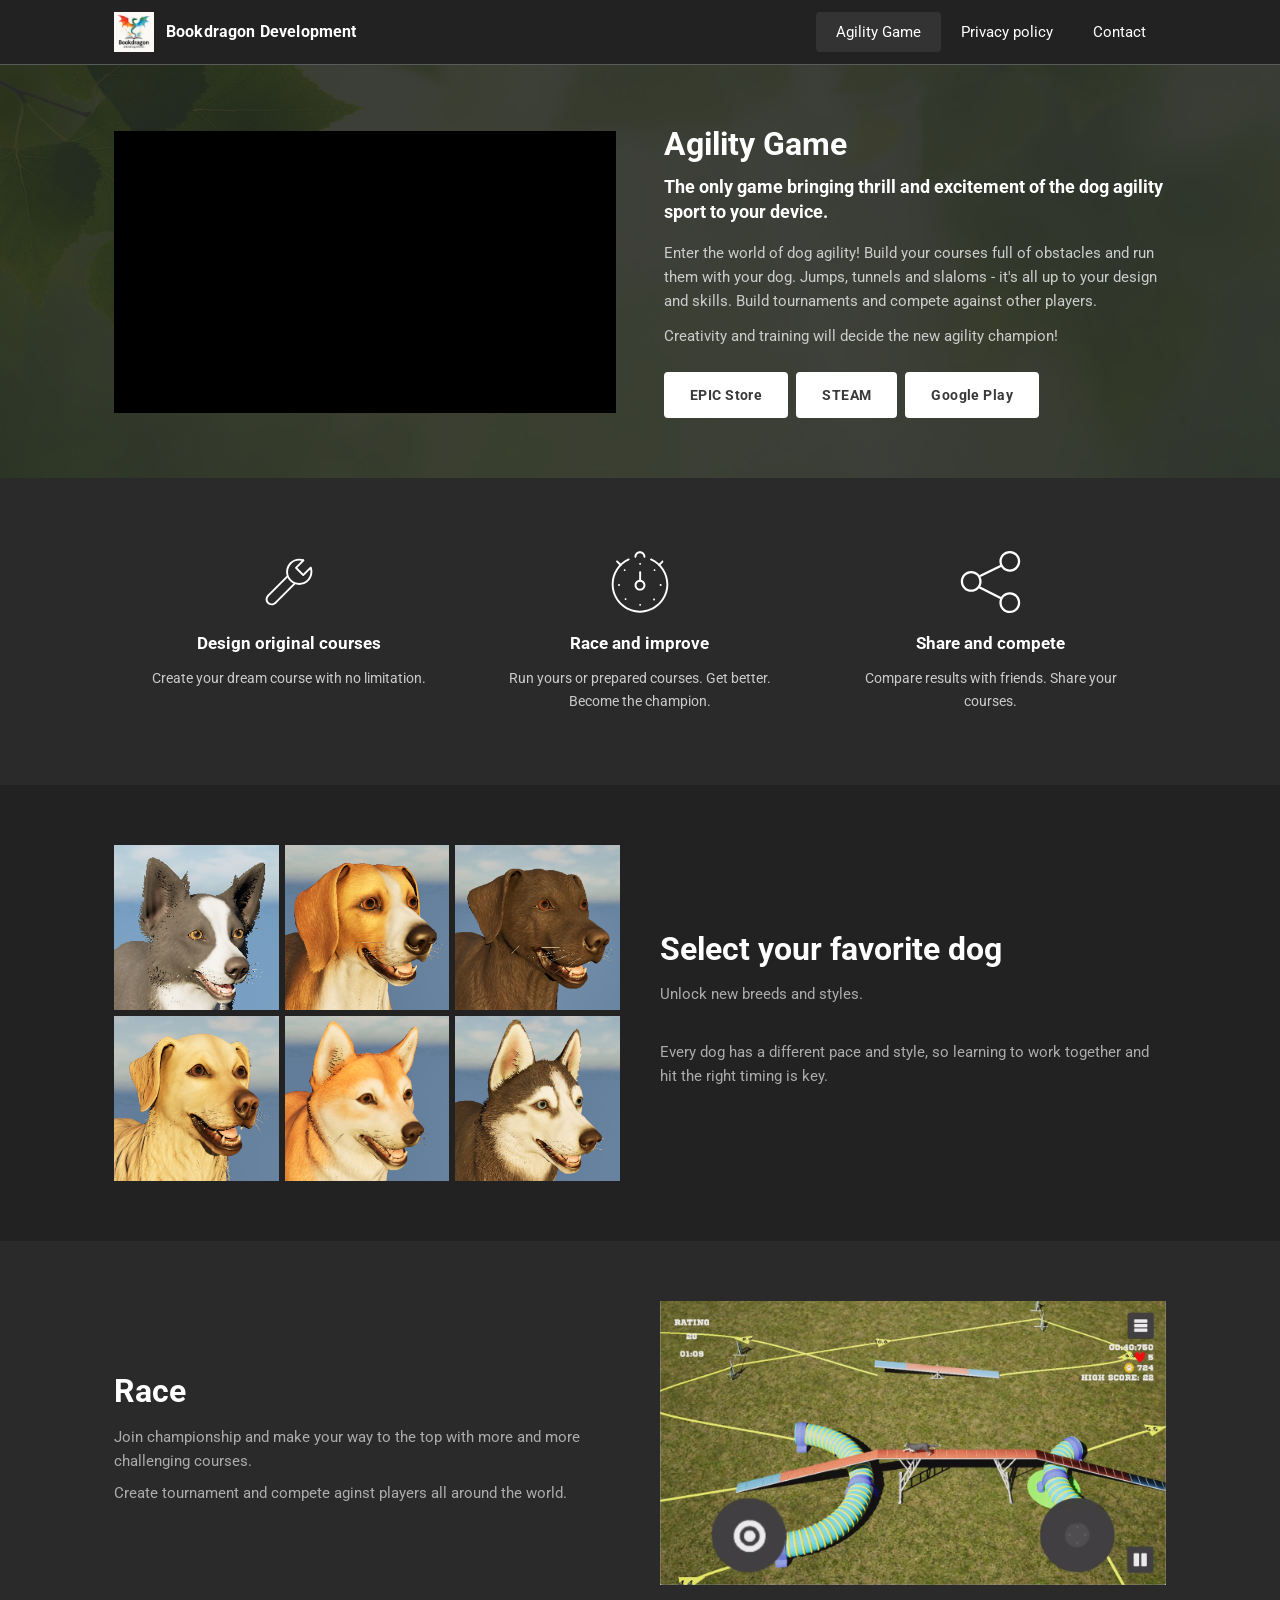
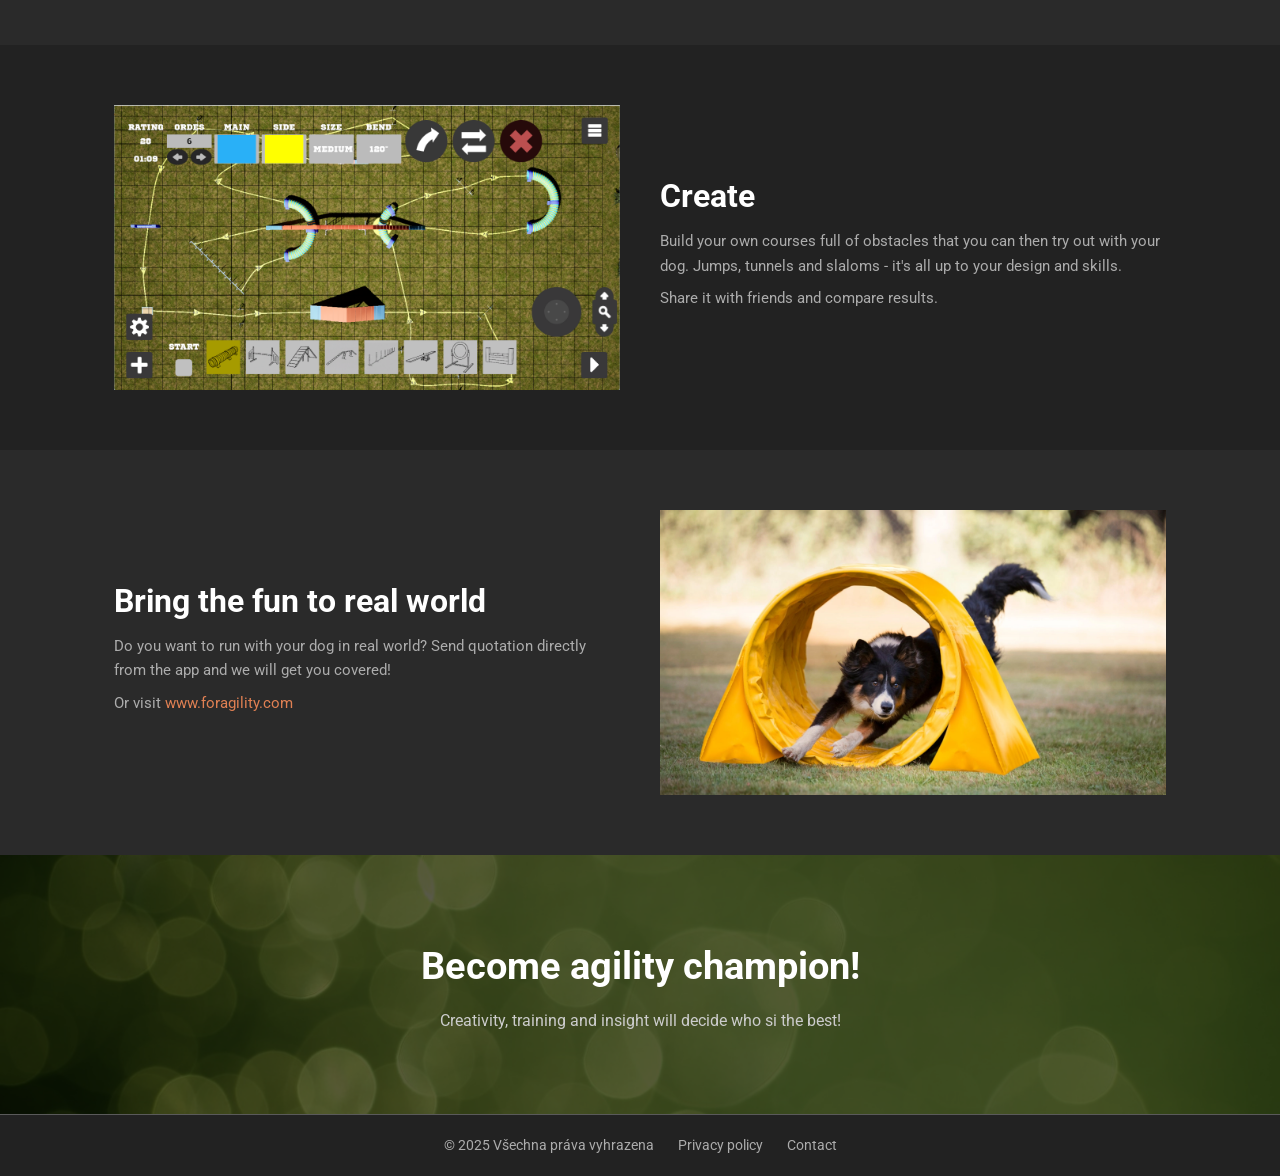
==== index.html @ 56c81fc5 "Fix favicon: use Bookdragon logo instead of Webnode icon" ====
<!DOCTYPE html>
<html lang="cs">
<head>
  <meta charset="UTF-8" />
  <meta name="viewport" content="width=device-width, initial-scale=1.0" />
  <title>AgilityGame</title>
  <meta name="description" content="The only game bringing thrill and excitement of the dog agility sport to your device." />
  <link rel="preconnect" href="https://fonts.googleapis.com" />
  <link rel="preconnect" href="https://fonts.gstatic.com" crossorigin />
  <link href="https://fonts.googleapis.com/css2?family=Roboto:wght@400;500;700&display=swap" rel="stylesheet" />
  <link rel="icon" href="images/logo.png" type="image/png" />
  <link rel="stylesheet" href="style.css" />
</head>
<body>

<!-- ===== HEADER ===== -->
<header>
  <div class="nav-inner">
    <a href="index.html" class="logo">
      <img src="images/logo.png"
           alt="Bookdragon Development" />
      Bookdragon Development
    </a>
    <nav>
      <ul id="nav-menu">
        <li><a href="index.html" class="active">Agility Game</a></li>
        <li><a href="privacy-policy.html">Privacy policy</a></li>
        <li><a href="contact.html">Contact</a></li>
      </ul>
    </nav>
    <button class="hamburger" id="hamburger" aria-label="Menu" aria-expanded="false">
      <span></span><span></span><span></span>
    </button>
  </div>
</header>

<!-- ===== HERO – video + text ===== -->
<section class="hero sc-d">
  <img class="hero-bg"
       src="images/hero-bg.jpg"
       alt="" fetchpriority="high" />
  <div class="hero-inner">
    <!-- left: YouTube video -->
    <div class="hero-video">
      <iframe src="https://www.youtube-nocookie.com/embed/ZtIcwg0SmYo?wmode=opaque"
              allowfullscreen title="Agility Game trailer"
              allow="accelerometer; autoplay; clipboard-write; encrypted-media; gyroscope; picture-in-picture"></iframe>
    </div>
    <!-- right: text + buttons -->
    <div class="hero-text">
      <h1>Agility Game</h1>
      <h3>The only game bringing thrill and excitement of the dog agility sport to your device.</h3>
      <p>Enter the world of dog agility! Build your courses full of obstacles and run them with your dog. Jumps, tunnels and slaloms - it's all up to your design and skills. Build tournaments and compete against other players.&nbsp;</p>
      <p>Creativity and training will decide the new agility champion!</p>
      <div class="store-buttons">
        <a class="btn-store" href="https://store.epicgames.com/cs/p/agility-dash-27bafe" target="_blank">EPIC Store</a>
        <a class="btn-store" href="https://store.steampowered.com/app/4007090/Agility_Game/" target="_blank">STEAM</a>
        <a class="btn-store" href="https://play.google.com/store/apps/details?id=com.BookdragonDev.AgilityGame" target="_blank">Google Play</a>
      </div>
    </div>
  </div>
</section>

<!-- ===== FEATURES – 3 icons ===== -->
<section class="sc-cd">
  <div class="features-grid">

    <div class="feature-item">
      <img class="feat-icon"
           src="images/icon-design.svg"
           alt="Design" />
      <h3>Design original courses</h3>
      <p>Create your dream course with no limitation.</p>
    </div>

    <div class="feature-item">
      <img class="feat-icon"
           src="images/icon-race.svg"
           alt="Race" />
      <h3>Race and improve</h3>
      <p>Run yours or prepared courses. Get better. Become the champion.</p>
    </div>

    <div class="feature-item">
      <img class="feat-icon"
           src="images/icon-share.svg"
           alt="Share" />
      <h3>Share and compete</h3>
      <p>Compare results with friends. Share your courses.</p>
    </div>

  </div>
</section>

<!-- ===== DOGS – gallery + text ===== -->
<section class="sc-d">
  <div class="row">
    <!-- left: dog gallery grid -->
    <div class="dogs-grid">
      <img src="images/dog-collie.png"
           alt="Collie" loading="lazy" />
      <img src="images/dog-beagle.png"
           alt="Beagle" loading="lazy" />
      <img src="images/dog-labrador.png"
           alt="Labrador" loading="lazy" />
      <img src="images/dog-retriever.png"
           alt="Retriever" loading="lazy" />
      <img src="images/dog-shiba.png"
           alt="Shiba Inu" loading="lazy" />
      <img src="images/dog-husky.png"
           alt="Husky" loading="lazy" />
    </div>
    <!-- right: text -->
    <div class="row-text">
      <h1><strong>Select your favorite dog</strong></h1>
      <div class="sub">Unlock new breeds and styles.</div>
      <br />
      <p class="sub">Every dog has a different pace and style, so learning to work together and hit the right timing is key.&nbsp;</p>
    </div>
  </div>
</section>

<!-- ===== RACE – text + image ===== -->
<section class="sc-cd">
  <div class="row">
    <div class="row-text">
      <h1><strong>Race</strong></h1>
      <p class="sub">Join championship and make your way to the top with more and more challenging courses.</p>
      <p class="sub">Create tournament and compete aginst players all around the world.&nbsp;</p>
    </div>
    <div class="row-img">
      <img src="images/race.png"
           alt="Race gameplay" width="1280" height="720" loading="lazy" />
    </div>
  </div>
</section>

<!-- ===== CREATE – image + text ===== -->
<section class="sc-d">
  <div class="row reverse">
    <div class="row-img">
      <img src="images/editor.png"
           alt="Course editor" width="1280" height="720" loading="lazy" />
    </div>
    <div class="row-text">
      <h1><strong>Create</strong></h1>
      <p class="sub">Build your own courses full of obstacles that you can then try out with your dog. Jumps, tunnels and slaloms - it's all up to your design and skills.&nbsp;</p>
      <p class="sub">Share it with friends and compare results.</p>
    </div>
  </div>
</section>

<!-- ===== REAL WORLD – text + image ===== -->
<section class="sc-cd">
  <div class="row">
    <div class="row-text">
      <h1><strong>Bring the fun to real world</strong></h1>
      <p class="sub">Do you want to run with your dog in real world? Send quotation directly from the app and we will get you covered!&nbsp;</p>
      <p class="sub">Or visit&nbsp;<a class="link" href="https://www.foragility.com/?lang=en&currency=EUR" target="_blank">www.foragility.com</a></p>
    </div>
    <div class="row-img">
      <img src="images/realworld.webp"
           alt="Real world agility" width="1280" height="720" loading="lazy"
           onerror="this.src='images/realworld.webp'" />
    </div>
  </div>
</section>

<!-- ===== CTA – background image + centered text ===== -->
<section class="cta-section">
  <img class="cta-bg"
       src="images/cta-bg.jpg"
       alt="" loading="lazy" />
  <div class="cta-content">
    <h1>Become agility champion!</h1>
    <p>Creativity, training and insight will decide who si the best!</p>
  </div>
</section>

<!-- ===== FOOTER ===== -->
<footer>
  <span>©&nbsp;2025&nbsp;Všechna práva vyhrazena</span>
  <a href="privacy-policy.html">Privacy policy</a>
  <a href="contact.html">Contact</a>
</footer>

<script>
  const hamburger = document.getElementById('hamburger');
  const menu = document.getElementById('nav-menu');
  hamburger.addEventListener('click', () => {
    const open = menu.classList.toggle('open');
    hamburger.setAttribute('aria-expanded', String(open));
  });
  menu.querySelectorAll('a').forEach(a =>
    a.addEventListener('click', () => menu.classList.remove('open'))
  );
</script>

</body>
</html>
---- style.css ----
/* ===== RESET & BASE ===== */
*, *::before, *::after { box-sizing: border-box; margin: 0; padding: 0; }

:root {
  --bg-dark:   #222;
  --bg-dark2:  #1a1a1a;
  --bg-alt:    #2a2a2a;
  --accent:    #e08053;
  --accent-h:  #c8663a;
  --text:      #ccc;
  --heading:   #fff;
  --muted:     #acacac;
  --border:    #5a5a5a;
  --btn-bg:    #fff;
  --btn-text:  #393939;
  --max-w:     1100px;
}

html { scroll-behavior: smooth; }

body {
  font-family: 'Roboto', 'Segoe UI', system-ui, -apple-system, sans-serif;
  background: var(--bg-dark);
  color: var(--text);
  font-size: 16px;
  line-height: 1.6;
}

a { color: inherit; text-decoration: none; }

img { max-width: 100%; height: auto; display: block; }

/* ===== HEADER ===== */
header {
  background: var(--bg-dark);
  border-bottom: 1px solid var(--border);
  position: sticky;
  top: 0;
  z-index: 100;
}

.nav-inner {
  max-width: var(--max-w);
  margin: 0 auto;
  padding: 0 24px;
  height: 64px;
  display: flex;
  align-items: center;
  justify-content: space-between;
}

.logo {
  display: flex;
  align-items: center;
  gap: 12px;
  color: var(--heading);
  font-size: 1rem;
  font-weight: 700;
  letter-spacing: .01em;
}

.logo img {
  width: 40px;
  height: 40px;
  object-fit: contain;
}

nav ul {
  list-style: none;
  display: flex;
  gap: 0;
  align-items: center;
}

nav a {
  display: block;
  padding: 8px 20px;
  color: var(--heading);
  font-size: 0.95rem;
  border-radius: 4px;
  transition: background .15s;
}
nav a:hover, nav a.active {
  background: rgba(255,255,255,.08);
}

.hamburger {
  display: none;
  background: none;
  border: none;
  cursor: pointer;
  flex-direction: column;
  gap: 5px;
  padding: 6px;
}
.hamburger span {
  display: block;
  width: 22px;
  height: 2px;
  background: var(--heading);
  border-radius: 2px;
}

/* ===== HERO ===== */
.hero {
  position: relative;
  background: var(--bg-dark);
}

.hero-bg {
  position: absolute;
  inset: 0;
  width: 100%;
  height: 100%;
  object-fit: cover;
  opacity: .15;
}

.hero-inner {
  position: relative;
  max-width: var(--max-w);
  margin: 0 auto;
  padding: 60px 24px;
  display: grid;
  grid-template-columns: 1fr 1fr;
  gap: 48px;
  align-items: center;
}

.hero-video {
  position: relative;
  width: 100%;
  padding-bottom: 56.25%;
  background: #000;
}
.hero-video iframe {
  position: absolute;
  inset: 0;
  width: 100%;
  height: 100%;
  border: 0;
}

.hero-text h1 {
  font-size: clamp(1.6rem, 2.5vw, 2.2rem);
  font-weight: 700;
  color: var(--heading);
  margin-bottom: 12px;
  line-height: 1.2;
}

.hero-text h3 {
  font-size: clamp(0.95rem, 1.5vw, 1.1rem);
  font-weight: 700;
  color: var(--heading);
  margin-bottom: 16px;
  line-height: 1.4;
}

.hero-text p {
  color: var(--text);
  margin-bottom: 10px;
  font-size: 0.95rem;
}

/* ===== STORE BUTTONS ===== */
.store-buttons {
  display: flex;
  flex-wrap: wrap;
  gap: 8px;
  margin-top: 24px;
}

.btn-store {
  display: inline-block;
  padding: 10px 24px;
  background: var(--btn-bg);
  color: var(--btn-text);
  font-size: 0.88rem;
  font-weight: 700;
  border: 2px solid var(--btn-bg);
  border-radius: 4px;
  letter-spacing: .03em;
  transition: background .15s, color .15s, border-color .15s;
}
.btn-store:hover {
  background: var(--accent);
  border-color: var(--accent);
  color: #fff;
}

/* ===== SECTION BASE ===== */
.sc-d  { background: var(--bg-dark); }
.sc-cd { background: var(--bg-alt); }

section.content { padding: 60px 0; }

.container {
  max-width: var(--max-w);
  margin: 0 auto;
  padding: 0 24px;
}

h1.section-title, h2.section-title {
  color: var(--heading);
  font-weight: 700;
  font-size: clamp(1.5rem, 2.5vw, 2rem);
  line-height: 1.2;
  margin-bottom: 12px;
}

p.section-sub {
  color: var(--text);
  margin-bottom: 8px;
}

/* ===== FEATURES ===== */
.features-grid {
  display: grid;
  grid-template-columns: repeat(3, 1fr);
  gap: 0;
  padding: 40px 24px;
  max-width: var(--max-w);
  margin: 0 auto;
}

.feature-item {
  padding: 32px 24px;
  text-align: center;
}

.feature-item img.feat-icon {
  width: 64px;
  height: 64px;
  margin: 0 auto 16px;
  object-fit: contain;
  filter: brightness(0) invert(1);
}

.feature-item h3 {
  color: var(--heading);
  font-size: 1.05rem;
  font-weight: 700;
  margin-bottom: 10px;
}

.feature-item p {
  color: var(--text);
  font-size: 0.9rem;
}

/* ===== SPLIT ROWS ===== */
.row {
  max-width: var(--max-w);
  margin: 0 auto;
  padding: 60px 24px;
  display: grid;
  grid-template-columns: 1fr 1fr;
  gap: 40px;
  align-items: center;
}

.row .row-img {
  position: relative;
  width: 100%;
  padding-bottom: 56.25%;
}
.row .row-img img {
  position: absolute;
  inset: 0;
  width: 100%;
  height: 100%;
  object-fit: cover;
}

.row-text h1 {
  color: var(--heading);
  font-size: clamp(1.5rem, 2.5vw, 2rem);
  font-weight: 700;
  margin-bottom: 14px;
  line-height: 1.2;
}

.row-text .sub {
  color: var(--muted);
  font-size: 0.95rem;
  margin-bottom: 8px;
}

.row-text a.link {
  color: var(--accent);
}
.row-text a.link:hover {
  text-decoration: underline;
}

/* ===== DOG GALLERY ===== */
.dogs-grid {
  display: grid;
  grid-template-columns: repeat(3, 1fr);
  gap: 6px;
  width: 100%;
}

.dogs-grid img {
  width: 100%;
  aspect-ratio: 1;
  object-fit: contain;
  background: var(--bg-dark2);
}

/* ===== CTA SECTION ===== */
.cta-section {
  position: relative;
  padding: 80px 24px;
  text-align: center;
  overflow: hidden;
}

.cta-section .cta-bg {
  position: absolute;
  inset: 0;
  width: 100%;
  height: 100%;
  object-fit: cover;
  opacity: 1;
  filter: brightness(.35);
}

.cta-section .cta-content {
  position: relative;
  max-width: 700px;
  margin: 0 auto;
}

.cta-section h1 {
  color: var(--heading);
  font-size: clamp(1.6rem, 3vw, 2.4rem);
  font-weight: 700;
  margin-bottom: 12px;
}

.cta-section p {
  color: var(--text);
  margin-bottom: 0;
}

/* ===== FOOTER ===== */
footer {
  background: var(--bg-dark);
  border-top: 1px solid var(--border);
  padding: 20px 24px;
  display: flex;
  align-items: center;
  justify-content: center;
  gap: 24px;
  font-size: 0.85rem;
  color: var(--muted);
  flex-wrap: wrap;
}

footer a { color: var(--muted); }
footer a:hover { color: var(--heading); }

/* ===== INNER PAGES ===== */
.page-header {
  background: var(--bg-dark);
  border-bottom: 1px solid var(--border);
  padding: 48px 24px;
}

.page-header h1 {
  color: var(--heading);
  font-size: clamp(1.6rem, 3vw, 2.2rem);
  font-weight: 700;
  max-width: var(--max-w);
  margin: 0 auto;
}

.page-content {
  max-width: 780px;
  margin: 0 auto;
  padding: 52px 24px;
  color: var(--text);
}

.page-content h2 {
  color: var(--heading);
  font-size: 1.2rem;
  font-weight: 700;
  margin: 36px 0 10px;
}

.page-content p { margin-bottom: 14px; line-height: 1.8; }
.page-content ul { padding-left: 20px; margin-bottom: 14px; }
.page-content li { margin-bottom: 6px; }
.page-content a { color: var(--accent); }
.page-content a:hover { text-decoration: underline; }

.contact-info {
  background: var(--bg-alt);
  border: 1px solid var(--border);
  border-radius: 6px;
  padding: 32px;
  margin-top: 8px;
}

.contact-info h2 { margin-top: 0; }

.contact-row {
  display: flex;
  align-items: center;
  gap: 10px;
  margin-bottom: 10px;
  color: var(--text);
}

.contact-row a { color: var(--accent); }
.contact-row a:hover { text-decoration: underline; }

.social-row {
  display: flex;
  gap: 12px;
  margin-top: 20px;
  flex-wrap: wrap;
}

.social-btn {
  display: inline-flex;
  align-items: center;
  gap: 8px;
  background: var(--btn-bg);
  color: var(--btn-text);
  border: 2px solid var(--btn-bg);
  border-radius: 4px;
  padding: 9px 20px;
  font-size: 0.9rem;
  font-weight: 700;
  transition: background .15s, border-color .15s, color .15s;
}
.social-btn:hover {
  background: var(--accent);
  border-color: var(--accent);
  color: #fff;
}
.social-btn svg { width: 18px; height: 18px; flex-shrink: 0; }

/* ===== RESPONSIVE ===== */
@media (max-width: 768px) {
  .hero-inner { grid-template-columns: 1fr; gap: 32px; padding: 40px 16px; }
  .features-grid { grid-template-columns: 1fr; padding: 24px 16px; }
  .row { grid-template-columns: 1fr; padding: 40px 16px; gap: 24px; }
  .row.reverse .row-img { order: -1; }
  nav ul { display: none; flex-direction: column; gap: 0; }
  nav ul.open {
    display: flex;
    position: absolute;
    top: 64px; left: 0; right: 0;
    background: var(--bg-dark2);
    border-bottom: 1px solid var(--border);
    padding: 8px 0;
  }
  nav ul.open li a { padding: 12px 24px; }
  .hamburger { display: flex; }
  .dogs-grid { grid-template-columns: repeat(3, 1fr); }
  footer { flex-direction: column; gap: 8px; text-align: center; }
}

@media (max-width: 480px) {
  .store-buttons { flex-direction: column; }
  .btn-store { text-align: center; }
  .dogs-grid { grid-template-columns: repeat(2, 1fr); }
}
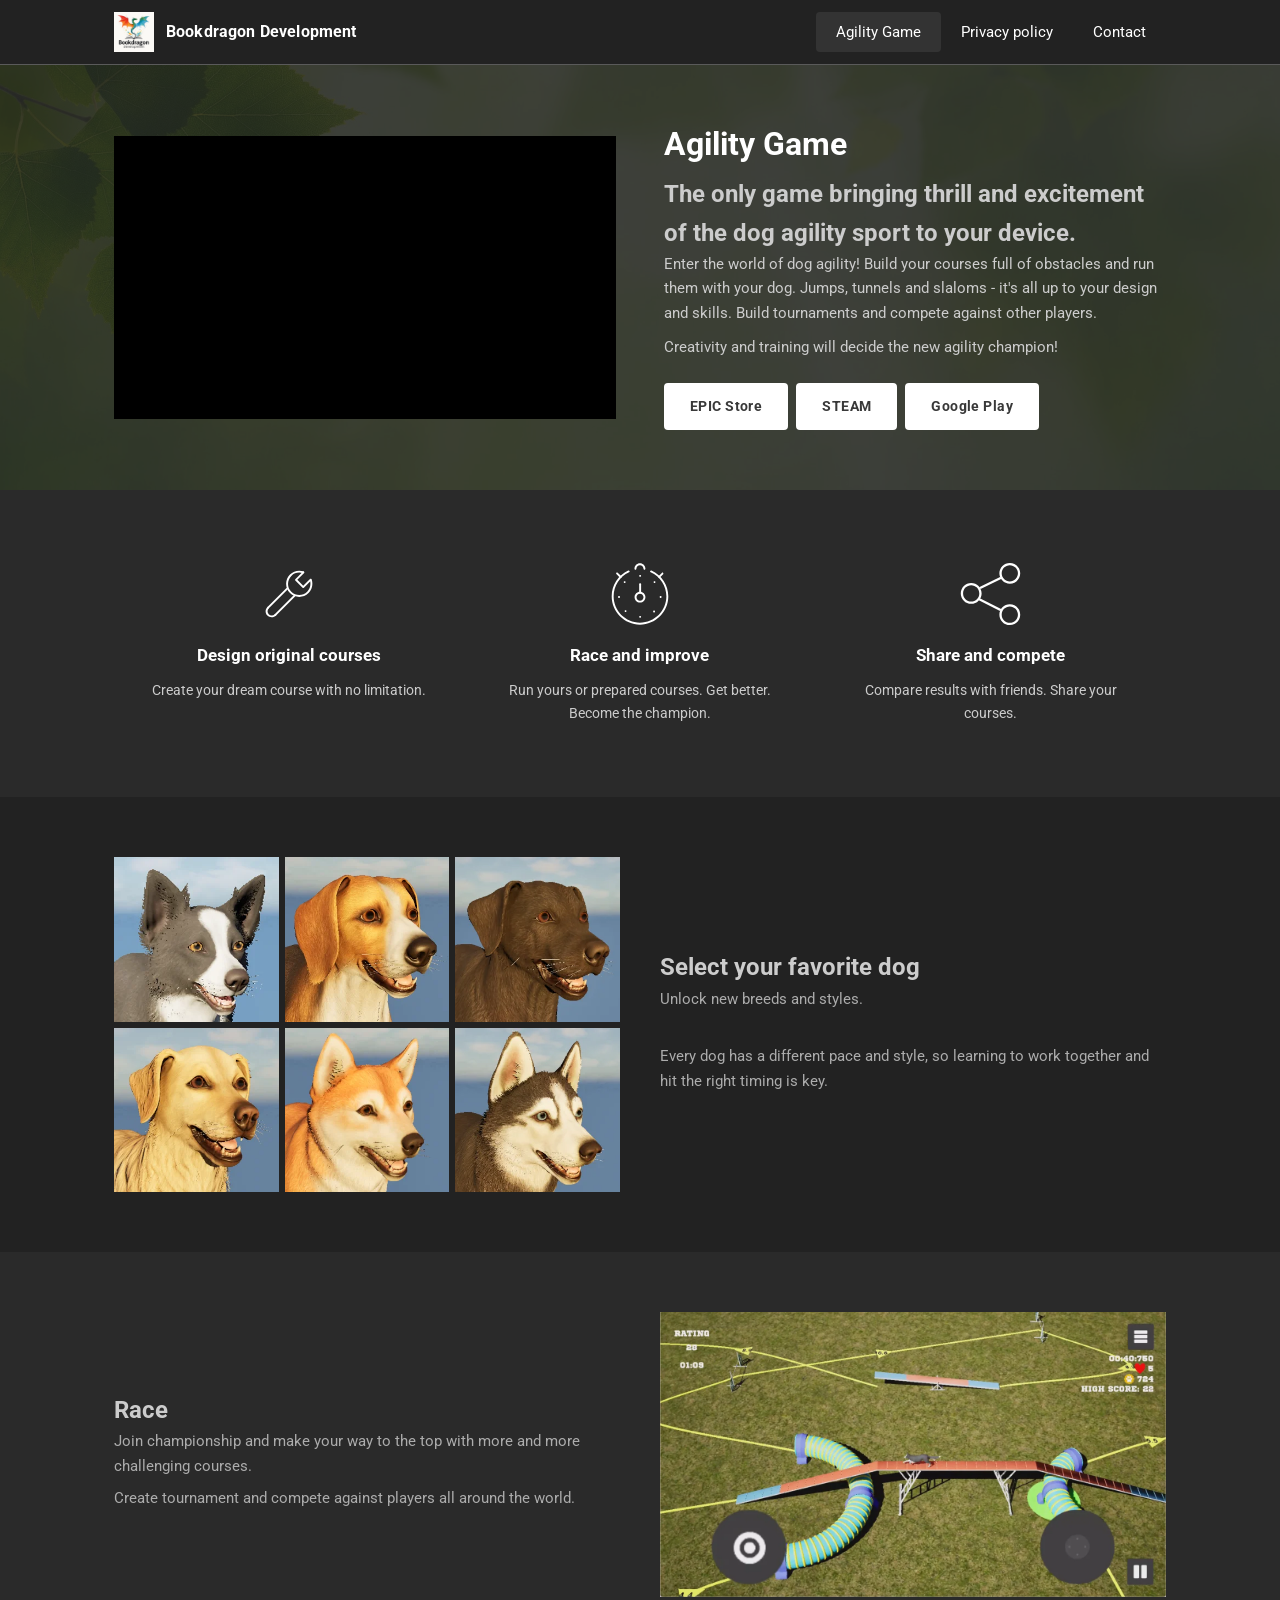
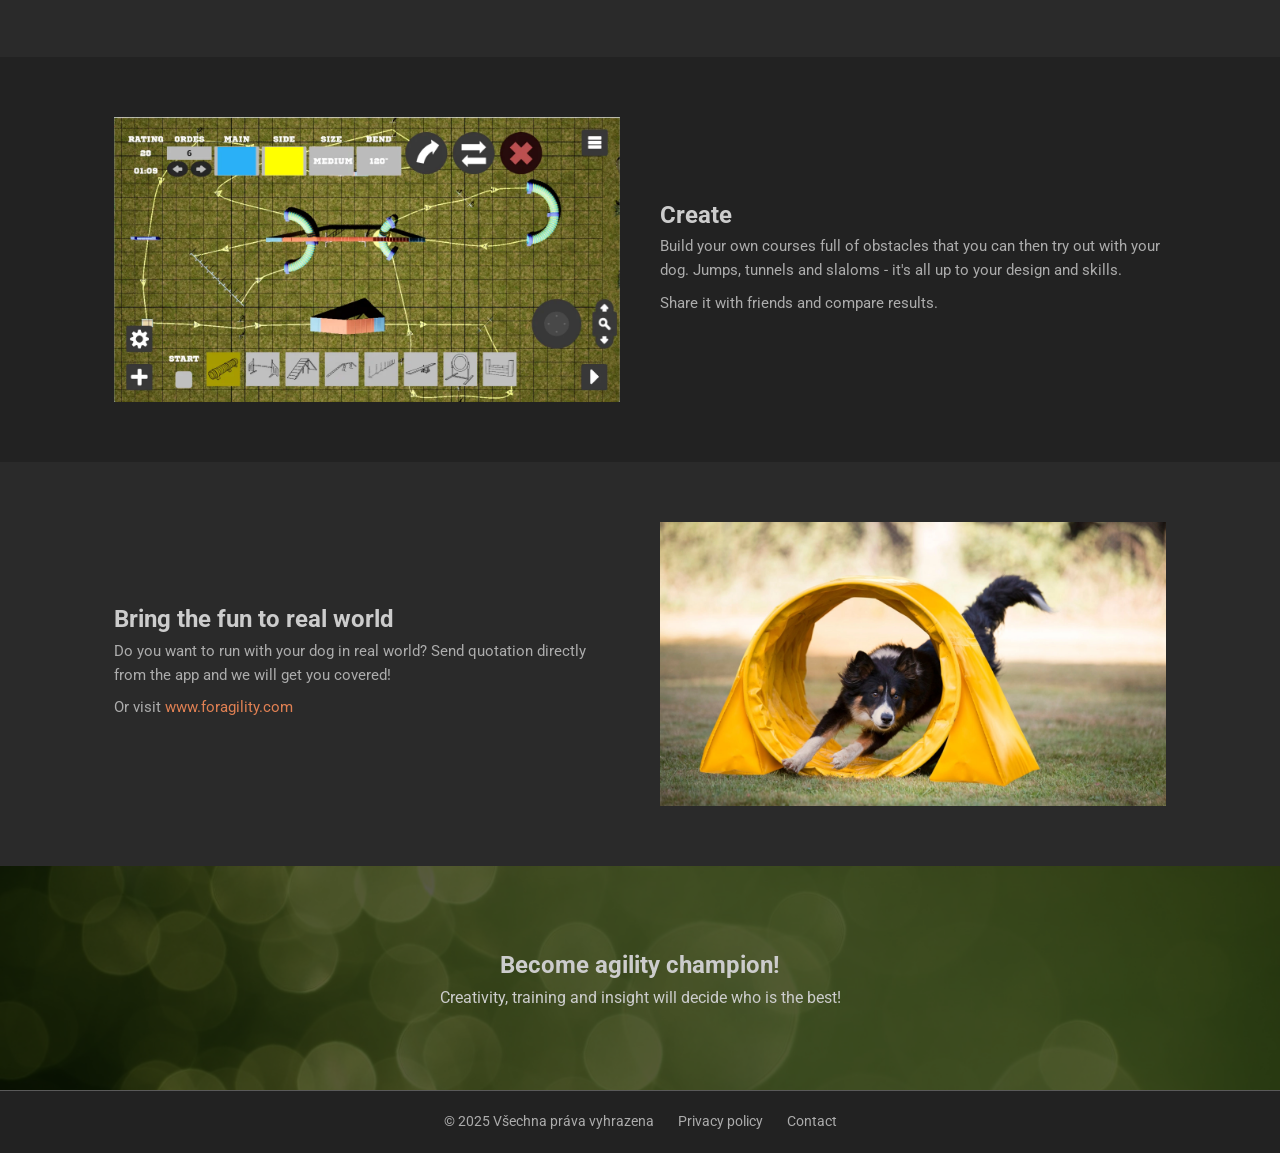
==== commit 9dc8fd60: "SEO: meta tags, schema.org, sitemap, robots.txt, WebP images" ====
--- a/index.html
+++ b/index.html
@@ -1,10 +1,68 @@
 <!DOCTYPE html>
-<html lang="cs">
+<html lang="en">
 <head>
   <meta charset="UTF-8" />
   <meta name="viewport" content="width=device-width, initial-scale=1.0" />
-  <title>AgilityGame</title>
-  <meta name="description" content="The only game bringing thrill and excitement of the dog agility sport to your device." />
+
+  <title>Agility Game – Dog Agility Sport Game | Bookdragon Development</title>
+  <meta name="description" content="Build original courses, race your dog through jumps, tunnels and slaloms, and compete with players worldwide. Available on Epic Store, Steam and Google Play." />
+  <meta name="keywords" content="agility game, dog agility, agility sport game, dog game, epic store, steam, google play" />
+  <link rel="canonical" href="https://agility-game.vercel.app/" />
+
+  <!-- Open Graph -->
+  <meta property="og:type" content="website" />
+  <meta property="og:url" content="https://agility-game.vercel.app/" />
+  <meta property="og:title" content="Agility Game – Dog Agility Sport Game" />
+  <meta property="og:description" content="The only game bringing thrill and excitement of the dog agility sport to your device." />
+  <meta property="og:image" content="https://agility-game.vercel.app/images/race.webp" />
+  <meta property="og:site_name" content="Agility Game" />
+
+  <!-- Twitter Card -->
+  <meta name="twitter:card" content="summary_large_image" />
+  <meta name="twitter:title" content="Agility Game – Dog Agility Sport Game" />
+  <meta name="twitter:description" content="The only game bringing thrill and excitement of the dog agility sport to your device." />
+  <meta name="twitter:image" content="https://agility-game.vercel.app/images/race.webp" />
+
+  <!-- Schema.org -->
+  <script type="application/ld+json">
+  {
+    "@context": "https://schema.org",
+    "@type": "VideoGame",
+    "name": "Agility Game",
+    "description": "The only game bringing thrill and excitement of the dog agility sport to your device. Build courses full of obstacles, race your dog and compete with players worldwide.",
+    "url": "https://agility-game.vercel.app/",
+    "image": "https://agility-game.vercel.app/images/race.webp",
+    "gamePlatform": ["PC", "Android"],
+    "applicationCategory": "Game",
+    "genre": "Sports",
+    "publisher": {
+      "@type": "Organization",
+      "name": "Bookdragon Development",
+      "email": "office@bookdragondev.com",
+      "url": "https://agility-game.vercel.app/"
+    },
+    "offers": [
+      {
+        "@type": "Offer",
+        "name": "Epic Store",
+        "url": "https://store.epicgames.com/cs/p/agility-dash-27bafe",
+        "price": "0",
+        "priceCurrency": "USD"
+      },
+      {
+        "@type": "Offer",
+        "name": "Steam",
+        "url": "https://store.steampowered.com/app/4007090/Agility_Game/"
+      },
+      {
+        "@type": "Offer",
+        "name": "Google Play",
+        "url": "https://play.google.com/store/apps/details?id=com.BookdragonDev.AgilityGame"
+      }
+    ]
+  }
+  </script>
+
   <link rel="preconnect" href="https://fonts.googleapis.com" />
   <link rel="preconnect" href="https://fonts.gstatic.com" crossorigin />
   <link href="https://fonts.googleapis.com/css2?family=Roboto:wght@400;500;700&display=swap" rel="stylesheet" />
@@ -17,8 +75,7 @@
 <header>
   <div class="nav-inner">
     <a href="index.html" class="logo">
-      <img src="images/logo.png"
-           alt="Bookdragon Development" />
+      <img src="images/logo.png" alt="Bookdragon Development logo" width="40" height="40" />
       Bookdragon Development
     </a>
     <nav>
@@ -34,146 +91,118 @@
   </div>
 </header>
 
-<!-- ===== HERO – video + text ===== -->
+<!-- ===== HERO ===== -->
 <section class="hero sc-d">
-  <img class="hero-bg"
-       src="images/hero-bg.jpg"
-       alt="" fetchpriority="high" />
+  <img class="hero-bg" src="images/hero-bg.jpg" alt="" fetchpriority="high" width="1920" height="894" />
   <div class="hero-inner">
-    <!-- left: YouTube video -->
     <div class="hero-video">
       <iframe src="https://www.youtube-nocookie.com/embed/ZtIcwg0SmYo?wmode=opaque"
-              allowfullscreen title="Agility Game trailer"
+              allowfullscreen title="Agility Game – official trailer"
               allow="accelerometer; autoplay; clipboard-write; encrypted-media; gyroscope; picture-in-picture"></iframe>
     </div>
-    <!-- right: text + buttons -->
     <div class="hero-text">
       <h1>Agility Game</h1>
-      <h3>The only game bringing thrill and excitement of the dog agility sport to your device.</h3>
-      <p>Enter the world of dog agility! Build your courses full of obstacles and run them with your dog. Jumps, tunnels and slaloms - it's all up to your design and skills. Build tournaments and compete against other players.&nbsp;</p>
+      <h2>The only game bringing thrill and excitement of the dog agility sport to your device.</h2>
+      <p>Enter the world of dog agility! Build your courses full of obstacles and run them with your dog. Jumps, tunnels and slaloms - it's all up to your design and skills. Build tournaments and compete against other players.</p>
       <p>Creativity and training will decide the new agility champion!</p>
       <div class="store-buttons">
-        <a class="btn-store" href="https://store.epicgames.com/cs/p/agility-dash-27bafe" target="_blank">EPIC Store</a>
-        <a class="btn-store" href="https://store.steampowered.com/app/4007090/Agility_Game/" target="_blank">STEAM</a>
-        <a class="btn-store" href="https://play.google.com/store/apps/details?id=com.BookdragonDev.AgilityGame" target="_blank">Google Play</a>
+        <a class="btn-store" href="https://store.epicgames.com/cs/p/agility-dash-27bafe" target="_blank" rel="noopener">EPIC Store</a>
+        <a class="btn-store" href="https://store.steampowered.com/app/4007090/Agility_Game/" target="_blank" rel="noopener">STEAM</a>
+        <a class="btn-store" href="https://play.google.com/store/apps/details?id=com.BookdragonDev.AgilityGame" target="_blank" rel="noopener">Google Play</a>
       </div>
     </div>
   </div>
 </section>
 
-<!-- ===== FEATURES – 3 icons ===== -->
-<section class="sc-cd">
+<!-- ===== FEATURES ===== -->
+<section class="sc-cd" aria-label="Game features">
   <div class="features-grid">
-
     <div class="feature-item">
-      <img class="feat-icon"
-           src="images/icon-design.svg"
-           alt="Design" />
+      <img class="feat-icon" src="images/icon-design.svg" alt="Course design icon" width="64" height="64" />
       <h3>Design original courses</h3>
       <p>Create your dream course with no limitation.</p>
     </div>
-
     <div class="feature-item">
-      <img class="feat-icon"
-           src="images/icon-race.svg"
-           alt="Race" />
+      <img class="feat-icon" src="images/icon-race.svg" alt="Race icon" width="64" height="64" />
       <h3>Race and improve</h3>
       <p>Run yours or prepared courses. Get better. Become the champion.</p>
     </div>
-
     <div class="feature-item">
-      <img class="feat-icon"
-           src="images/icon-share.svg"
-           alt="Share" />
+      <img class="feat-icon" src="images/icon-share.svg" alt="Share icon" width="64" height="64" />
       <h3>Share and compete</h3>
       <p>Compare results with friends. Share your courses.</p>
     </div>
-
-  </div>
-</section>
-
-<!-- ===== DOGS – gallery + text ===== -->
+  </div>
+</section>
+
+<!-- ===== DOGS ===== -->
 <section class="sc-d">
   <div class="row">
-    <!-- left: dog gallery grid -->
     <div class="dogs-grid">
-      <img src="images/dog-collie.png"
-           alt="Collie" loading="lazy" />
-      <img src="images/dog-beagle.png"
-           alt="Beagle" loading="lazy" />
-      <img src="images/dog-labrador.png"
-           alt="Labrador" loading="lazy" />
-      <img src="images/dog-retriever.png"
-           alt="Retriever" loading="lazy" />
-      <img src="images/dog-shiba.png"
-           alt="Shiba Inu" loading="lazy" />
-      <img src="images/dog-husky.png"
-           alt="Husky" loading="lazy" />
-    </div>
-    <!-- right: text -->
-    <div class="row-text">
-      <h1><strong>Select your favorite dog</strong></h1>
-      <div class="sub">Unlock new breeds and styles.</div>
+      <img src="images/dog-collie.webp" alt="Border Collie in Agility Game" loading="lazy" width="300" height="300" />
+      <img src="images/dog-beagle.webp" alt="Beagle in Agility Game" loading="lazy" width="300" height="300" />
+      <img src="images/dog-labrador.webp" alt="Labrador in Agility Game" loading="lazy" width="300" height="300" />
+      <img src="images/dog-retriever.webp" alt="Golden Retriever in Agility Game" loading="lazy" width="300" height="300" />
+      <img src="images/dog-shiba.webp" alt="Shiba Inu in Agility Game" loading="lazy" width="300" height="300" />
+      <img src="images/dog-husky.webp" alt="Husky in Agility Game" loading="lazy" width="300" height="300" />
+    </div>
+    <div class="row-text">
+      <h2><strong>Select your favorite dog</strong></h2>
+      <p class="sub">Unlock new breeds and styles.</p>
       <br />
-      <p class="sub">Every dog has a different pace and style, so learning to work together and hit the right timing is key.&nbsp;</p>
-    </div>
-  </div>
-</section>
-
-<!-- ===== RACE – text + image ===== -->
+      <p class="sub">Every dog has a different pace and style, so learning to work together and hit the right timing is key.</p>
+    </div>
+  </div>
+</section>
+
+<!-- ===== RACE ===== -->
 <section class="sc-cd">
   <div class="row">
     <div class="row-text">
-      <h1><strong>Race</strong></h1>
+      <h2><strong>Race</strong></h2>
       <p class="sub">Join championship and make your way to the top with more and more challenging courses.</p>
-      <p class="sub">Create tournament and compete aginst players all around the world.&nbsp;</p>
+      <p class="sub">Create tournament and compete against players all around the world.</p>
     </div>
     <div class="row-img">
-      <img src="images/race.png"
-           alt="Race gameplay" width="1280" height="720" loading="lazy" />
-    </div>
-  </div>
-</section>
-
-<!-- ===== CREATE – image + text ===== -->
+      <img src="images/race.webp" alt="Championship race gameplay in Agility Game" width="1280" height="720" loading="lazy" />
+    </div>
+  </div>
+</section>
+
+<!-- ===== CREATE ===== -->
 <section class="sc-d">
   <div class="row reverse">
     <div class="row-img">
-      <img src="images/editor.png"
-           alt="Course editor" width="1280" height="720" loading="lazy" />
-    </div>
-    <div class="row-text">
-      <h1><strong>Create</strong></h1>
-      <p class="sub">Build your own courses full of obstacles that you can then try out with your dog. Jumps, tunnels and slaloms - it's all up to your design and skills.&nbsp;</p>
+      <img src="images/editor.webp" alt="Course editor in Agility Game" width="1280" height="720" loading="lazy" />
+    </div>
+    <div class="row-text">
+      <h2><strong>Create</strong></h2>
+      <p class="sub">Build your own courses full of obstacles that you can then try out with your dog. Jumps, tunnels and slaloms - it's all up to your design and skills.</p>
       <p class="sub">Share it with friends and compare results.</p>
     </div>
   </div>
 </section>
 
-<!-- ===== REAL WORLD – text + image ===== -->
+<!-- ===== REAL WORLD ===== -->
 <section class="sc-cd">
   <div class="row">
     <div class="row-text">
-      <h1><strong>Bring the fun to real world</strong></h1>
-      <p class="sub">Do you want to run with your dog in real world? Send quotation directly from the app and we will get you covered!&nbsp;</p>
-      <p class="sub">Or visit&nbsp;<a class="link" href="https://www.foragility.com/?lang=en&currency=EUR" target="_blank">www.foragility.com</a></p>
+      <h2><strong>Bring the fun to real world</strong></h2>
+      <p class="sub">Do you want to run with your dog in real world? Send quotation directly from the app and we will get you covered!</p>
+      <p class="sub">Or visit&nbsp;<a class="link" href="https://www.foragility.com/?lang=en&currency=EUR" target="_blank" rel="noopener">www.foragility.com</a></p>
     </div>
     <div class="row-img">
-      <img src="images/realworld.webp"
-           alt="Real world agility" width="1280" height="720" loading="lazy"
-           onerror="this.src='images/realworld.webp'" />
-    </div>
-  </div>
-</section>
-
-<!-- ===== CTA – background image + centered text ===== -->
+      <img src="images/realworld.webp" alt="Real world dog agility course" width="1280" height="720" loading="lazy" />
+    </div>
+  </div>
+</section>
+
+<!-- ===== CTA ===== -->
 <section class="cta-section">
-  <img class="cta-bg"
-       src="images/cta-bg.jpg"
-       alt="" loading="lazy" />
+  <img class="cta-bg" src="images/cta-bg.jpg" alt="" loading="lazy" width="1920" height="1280" />
   <div class="cta-content">
-    <h1>Become agility champion!</h1>
-    <p>Creativity, training and insight will decide who si the best!</p>
+    <h2>Become agility champion!</h2>
+    <p>Creativity, training and insight will decide who is the best!</p>
   </div>
 </section>
 
@@ -195,6 +224,5 @@
     a.addEventListener('click', () => menu.classList.remove('open'))
   );
 </script>
-
 </body>
 </html>
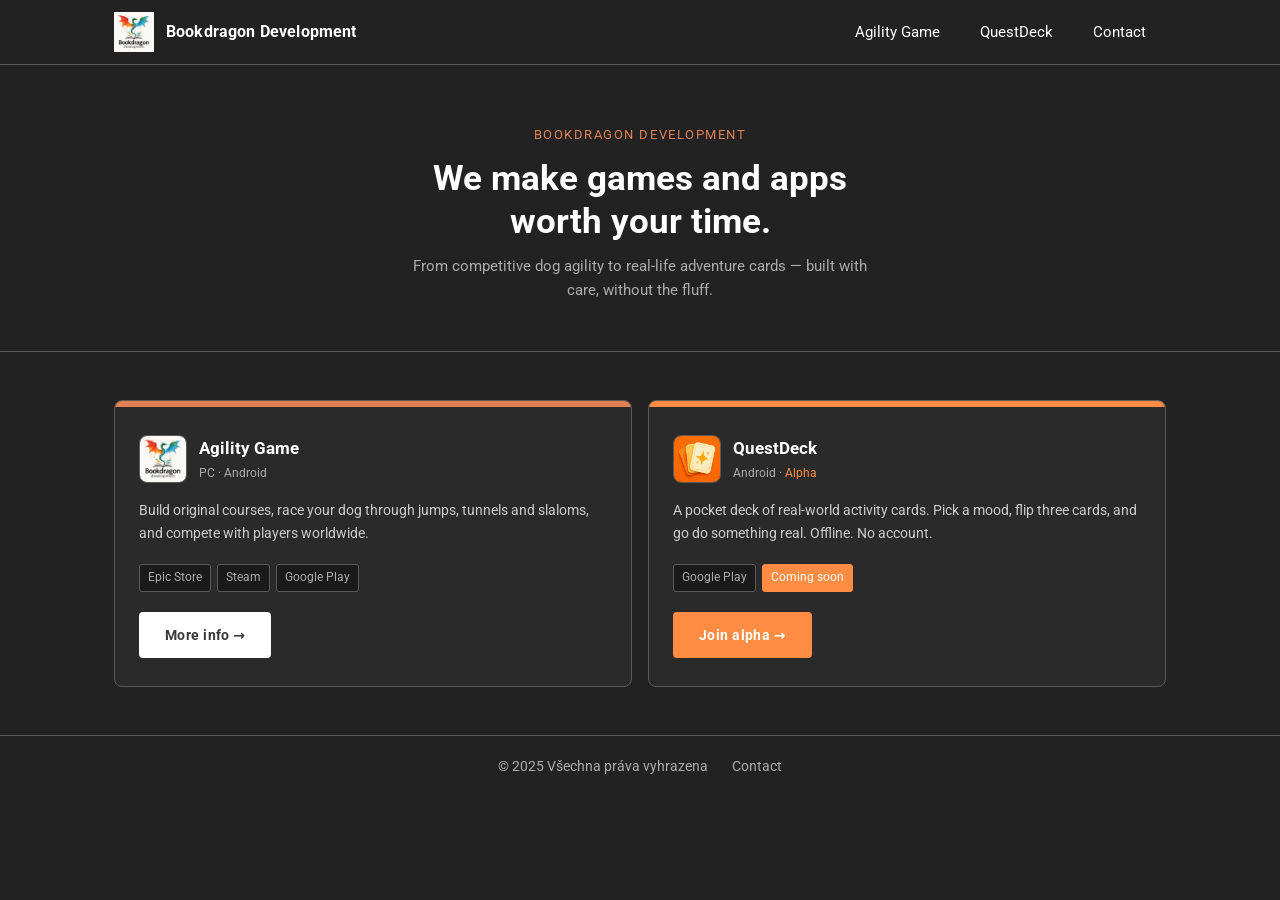
==== commit 5c4af673: "feat: rewrite index.html as Bookdragon portfolio homepage" ====
--- a/index.html
+++ b/index.html
@@ -4,62 +4,26 @@
   <meta charset="UTF-8" />
   <meta name="viewport" content="width=device-width, initial-scale=1.0" />
 
-  <title>Agility Game – Dog Agility Sport Game | Bookdragon Development</title>
-  <meta name="description" content="Build original courses, race your dog through jumps, tunnels and slaloms, and compete with players worldwide. Available on Epic Store, Steam and Google Play." />
-  <meta name="keywords" content="agility game, dog agility, agility sport game, dog game, epic store, steam, google play" />
-  <link rel="canonical" href="https://agility-game.vercel.app/" />
+  <title>Bookdragon Development – Games &amp; Apps</title>
+  <meta name="description" content="Bookdragon Development makes games and apps worth your time. Creators of Agility Game and QuestDeck." />
+  <link rel="canonical" href="https://www.bookdragondev.com/" />
 
   <!-- Open Graph -->
   <meta property="og:type" content="website" />
-  <meta property="og:url" content="https://agility-game.vercel.app/" />
-  <meta property="og:title" content="Agility Game – Dog Agility Sport Game" />
-  <meta property="og:description" content="The only game bringing thrill and excitement of the dog agility sport to your device." />
-  <meta property="og:image" content="https://agility-game.vercel.app/images/race.webp" />
-  <meta property="og:site_name" content="Agility Game" />
-
-  <!-- Twitter Card -->
-  <meta name="twitter:card" content="summary_large_image" />
-  <meta name="twitter:title" content="Agility Game – Dog Agility Sport Game" />
-  <meta name="twitter:description" content="The only game bringing thrill and excitement of the dog agility sport to your device." />
-  <meta name="twitter:image" content="https://agility-game.vercel.app/images/race.webp" />
+  <meta property="og:url" content="https://www.bookdragondev.com/" />
+  <meta property="og:title" content="Bookdragon Development – Games &amp; Apps" />
+  <meta property="og:description" content="Bookdragon Development makes games and apps worth your time." />
+  <meta property="og:site_name" content="Bookdragon Development" />
 
   <!-- Schema.org -->
   <script type="application/ld+json">
   {
     "@context": "https://schema.org",
-    "@type": "VideoGame",
-    "name": "Agility Game",
-    "description": "The only game bringing thrill and excitement of the dog agility sport to your device. Build courses full of obstacles, race your dog and compete with players worldwide.",
-    "url": "https://agility-game.vercel.app/",
-    "image": "https://agility-game.vercel.app/images/race.webp",
-    "gamePlatform": ["PC", "Android"],
-    "applicationCategory": "Game",
-    "genre": "Sports",
-    "publisher": {
-      "@type": "Organization",
-      "name": "Bookdragon Development",
-      "email": "office@bookdragondev.com",
-      "url": "https://agility-game.vercel.app/"
-    },
-    "offers": [
-      {
-        "@type": "Offer",
-        "name": "Epic Store",
-        "url": "https://store.epicgames.com/cs/p/agility-dash-27bafe",
-        "price": "0",
-        "priceCurrency": "USD"
-      },
-      {
-        "@type": "Offer",
-        "name": "Steam",
-        "url": "https://store.steampowered.com/app/4007090/Agility_Game/"
-      },
-      {
-        "@type": "Offer",
-        "name": "Google Play",
-        "url": "https://play.google.com/store/apps/details?id=com.BookdragonDev.AgilityGame"
-      }
-    ]
+    "@type": "Organization",
+    "name": "Bookdragon Development",
+    "url": "https://www.bookdragondev.com/",
+    "email": "office@bookdragondev.com",
+    "description": "Independent game and app studio. Creators of Agility Game and QuestDeck."
   }
   </script>
 
@@ -71,7 +35,6 @@
 </head>
 <body>
 
-<!-- ===== HEADER ===== -->
 <header>
   <div class="nav-inner">
     <a href="index.html" class="logo">
@@ -80,8 +43,8 @@
     </a>
     <nav>
       <ul id="nav-menu">
-        <li><a href="index.html" class="active">Agility Game</a></li>
-        <li><a href="privacy-policy.html">Privacy policy</a></li>
+        <li><a href="agility-game.html">Agility Game</a></li>
+        <li><a href="questdeck.html">QuestDeck</a></li>
         <li><a href="contact.html">Contact</a></li>
       </ul>
     </nav>
@@ -91,125 +54,59 @@
   </div>
 </header>
 
-<!-- ===== HERO ===== -->
-<section class="hero sc-d">
-  <img class="hero-bg" src="images/hero-bg.jpg" alt="" fetchpriority="high" width="1920" height="894" />
-  <div class="hero-inner">
-    <div class="hero-video">
-      <iframe src="https://www.youtube-nocookie.com/embed/ZtIcwg0SmYo?wmode=opaque"
-              allowfullscreen title="Agility Game – official trailer"
-              allow="accelerometer; autoplay; clipboard-write; encrypted-media; gyroscope; picture-in-picture"></iframe>
-    </div>
-    <div class="hero-text">
-      <h1>Agility Game</h1>
-      <h2>The only game bringing thrill and excitement of the dog agility sport to your device.</h2>
-      <p>Enter the world of dog agility! Build your courses full of obstacles and run them with your dog. Jumps, tunnels and slaloms - it's all up to your design and skills. Build tournaments and compete against other players.</p>
-      <p>Creativity and training will decide the new agility champion!</p>
-      <div class="store-buttons">
-        <a class="btn-store" href="https://store.epicgames.com/cs/p/agility-dash-27bafe" target="_blank" rel="noopener">EPIC Store</a>
-        <a class="btn-store" href="https://store.steampowered.com/app/4007090/Agility_Game/" target="_blank" rel="noopener">STEAM</a>
-        <a class="btn-store" href="https://play.google.com/store/apps/details?id=com.BookdragonDev.AgilityGame" target="_blank" rel="noopener">Google Play</a>
+<div class="home-hero sc-d">
+  <p class="home-hero__label">Bookdragon Development</p>
+  <h1 class="home-hero__title">We make games and apps<br>worth your time.</h1>
+  <p class="home-hero__sub">From competitive dog agility to real-life adventure cards — built with care, without the fluff.</p>
+</div>
+
+<section class="sc-d" aria-label="Our apps">
+  <div class="product-cards">
+
+    <div class="product-card">
+      <div class="product-card__accent" style="background:var(--accent)"></div>
+      <div class="product-card__body">
+        <div class="product-card__header">
+          <img class="product-card__icon" src="images/logo.png" alt="Agility Game icon" width="48" height="48" />
+          <div>
+            <div class="product-card__title">Agility Game</div>
+            <div class="product-card__platform">PC · Android</div>
+          </div>
+        </div>
+        <p class="product-card__desc">Build original courses, race your dog through jumps, tunnels and slaloms, and compete with players worldwide.</p>
+        <div class="product-card__badges">
+          <span class="badge">Epic Store</span>
+          <span class="badge">Steam</span>
+          <span class="badge">Google Play</span>
+        </div>
+        <a class="btn-store" href="agility-game.html">More info →</a>
       </div>
     </div>
+
+    <div class="product-card">
+      <div class="product-card__accent" style="background:var(--accent-qd)"></div>
+      <div class="product-card__body">
+        <div class="product-card__header">
+          <img class="product-card__icon" src="images/questdeck-icon.png" alt="QuestDeck icon" width="48" height="48" />
+          <div>
+            <div class="product-card__title">QuestDeck</div>
+            <div class="product-card__platform">Android · <span style="color:var(--accent-qd)">Alpha</span></div>
+          </div>
+        </div>
+        <p class="product-card__desc">A pocket deck of real-world activity cards. Pick a mood, flip three cards, and go do something real. Offline. No account.</p>
+        <div class="product-card__badges">
+          <span class="badge">Google Play</span>
+          <span class="badge badge--alpha">Coming soon</span>
+        </div>
+        <a class="btn-qd" href="questdeck.html">Join alpha →</a>
+      </div>
+    </div>
+
   </div>
 </section>
 
-<!-- ===== FEATURES ===== -->
-<section class="sc-cd" aria-label="Game features">
-  <div class="features-grid">
-    <div class="feature-item">
-      <img class="feat-icon" src="images/icon-design.svg" alt="Course design icon" width="64" height="64" />
-      <h3>Design original courses</h3>
-      <p>Create your dream course with no limitation.</p>
-    </div>
-    <div class="feature-item">
-      <img class="feat-icon" src="images/icon-race.svg" alt="Race icon" width="64" height="64" />
-      <h3>Race and improve</h3>
-      <p>Run yours or prepared courses. Get better. Become the champion.</p>
-    </div>
-    <div class="feature-item">
-      <img class="feat-icon" src="images/icon-share.svg" alt="Share icon" width="64" height="64" />
-      <h3>Share and compete</h3>
-      <p>Compare results with friends. Share your courses.</p>
-    </div>
-  </div>
-</section>
-
-<!-- ===== DOGS ===== -->
-<section class="sc-d">
-  <div class="row">
-    <div class="dogs-grid">
-      <img src="images/dog-collie.webp" alt="Border Collie in Agility Game" loading="lazy" width="300" height="300" />
-      <img src="images/dog-beagle.webp" alt="Beagle in Agility Game" loading="lazy" width="300" height="300" />
-      <img src="images/dog-labrador.webp" alt="Labrador in Agility Game" loading="lazy" width="300" height="300" />
-      <img src="images/dog-retriever.webp" alt="Golden Retriever in Agility Game" loading="lazy" width="300" height="300" />
-      <img src="images/dog-shiba.webp" alt="Shiba Inu in Agility Game" loading="lazy" width="300" height="300" />
-      <img src="images/dog-husky.webp" alt="Husky in Agility Game" loading="lazy" width="300" height="300" />
-    </div>
-    <div class="row-text">
-      <h2><strong>Select your favorite dog</strong></h2>
-      <p class="sub">Unlock new breeds and styles.</p>
-      <br />
-      <p class="sub">Every dog has a different pace and style, so learning to work together and hit the right timing is key.</p>
-    </div>
-  </div>
-</section>
-
-<!-- ===== RACE ===== -->
-<section class="sc-cd">
-  <div class="row">
-    <div class="row-text">
-      <h2><strong>Race</strong></h2>
-      <p class="sub">Join championship and make your way to the top with more and more challenging courses.</p>
-      <p class="sub">Create tournament and compete against players all around the world.</p>
-    </div>
-    <div class="row-img">
-      <img src="images/race.webp" alt="Championship race gameplay in Agility Game" width="1280" height="720" loading="lazy" />
-    </div>
-  </div>
-</section>
-
-<!-- ===== CREATE ===== -->
-<section class="sc-d">
-  <div class="row reverse">
-    <div class="row-img">
-      <img src="images/editor.webp" alt="Course editor in Agility Game" width="1280" height="720" loading="lazy" />
-    </div>
-    <div class="row-text">
-      <h2><strong>Create</strong></h2>
-      <p class="sub">Build your own courses full of obstacles that you can then try out with your dog. Jumps, tunnels and slaloms - it's all up to your design and skills.</p>
-      <p class="sub">Share it with friends and compare results.</p>
-    </div>
-  </div>
-</section>
-
-<!-- ===== REAL WORLD ===== -->
-<section class="sc-cd">
-  <div class="row">
-    <div class="row-text">
-      <h2><strong>Bring the fun to real world</strong></h2>
-      <p class="sub">Do you want to run with your dog in real world? Send quotation directly from the app and we will get you covered!</p>
-      <p class="sub">Or visit&nbsp;<a class="link" href="https://www.foragility.com/?lang=en&currency=EUR" target="_blank" rel="noopener">www.foragility.com</a></p>
-    </div>
-    <div class="row-img">
-      <img src="images/realworld.webp" alt="Real world dog agility course" width="1280" height="720" loading="lazy" />
-    </div>
-  </div>
-</section>
-
-<!-- ===== CTA ===== -->
-<section class="cta-section">
-  <img class="cta-bg" src="images/cta-bg.jpg" alt="" loading="lazy" width="1920" height="1280" />
-  <div class="cta-content">
-    <h2>Become agility champion!</h2>
-    <p>Creativity, training and insight will decide who is the best!</p>
-  </div>
-</section>
-
-<!-- ===== FOOTER ===== -->
 <footer>
   <span>©&nbsp;2025&nbsp;Všechna práva vyhrazena</span>
-  <a href="privacy-policy.html">Privacy policy</a>
   <a href="contact.html">Contact</a>
 </footer>
 
--- a/style.css
+++ b/style.css
@@ -13,6 +13,8 @@
   --border:    #5a5a5a;
   --btn-bg:    #fff;
   --btn-text:  #393939;
+  --accent-qd:  #FF8C42;
+  --accent-qd-h: #e07a32;
   --max-w:     1100px;
 }
 
@@ -471,3 +473,272 @@
   .btn-store { text-align: center; }
   .dogs-grid { grid-template-columns: repeat(2, 1fr); }
 }
+
+/* ===== QD BUTTON ===== */
+.btn-qd {
+  display: inline-block;
+  padding: 10px 24px;
+  background: var(--accent-qd);
+  color: #fff;
+  font-size: 0.88rem;
+  font-weight: 700;
+  border: 2px solid var(--accent-qd);
+  border-radius: 4px;
+  letter-spacing: .03em;
+  transition: background .15s, border-color .15s;
+}
+.btn-qd:hover {
+  background: var(--accent-qd-h);
+  border-color: var(--accent-qd-h);
+}
+
+/* ===== BADGE ===== */
+.badge {
+  display: inline-block;
+  background: var(--bg-dark2);
+  color: var(--muted);
+  border: 1px solid var(--border);
+  border-radius: 3px;
+  padding: 3px 8px;
+  font-size: 0.75rem;
+}
+.badge--alpha {
+  background: var(--accent-qd);
+  color: #fff;
+  border-color: var(--accent-qd);
+}
+
+/* ===== PRODUCT CARDS (homepage) ===== */
+.product-cards {
+  display: grid;
+  grid-template-columns: 1fr 1fr;
+  gap: 16px;
+  max-width: var(--max-w);
+  margin: 48px auto;
+  padding: 0 24px;
+}
+
+.product-card {
+  background: var(--bg-alt);
+  border: 1px solid var(--border);
+  border-radius: 8px;
+  overflow: hidden;
+}
+
+.product-card__accent { height: 6px; }
+
+.product-card__body { padding: 28px 24px; }
+
+.product-card__header {
+  display: flex;
+  align-items: center;
+  gap: 12px;
+  margin-bottom: 16px;
+}
+
+.product-card__icon {
+  width: 48px;
+  height: 48px;
+  border-radius: 8px;
+  object-fit: contain;
+  background: var(--bg-dark2);
+  border: 1px solid var(--border);
+  flex-shrink: 0;
+}
+
+.product-card__title {
+  color: var(--heading);
+  font-weight: 700;
+  font-size: 1.05rem;
+}
+
+.product-card__platform {
+  color: var(--muted);
+  font-size: 0.78rem;
+  margin-top: 2px;
+}
+
+.product-card__desc {
+  color: var(--text);
+  font-size: 0.88rem;
+  line-height: 1.6;
+  margin-bottom: 20px;
+}
+
+.product-card__badges {
+  display: flex;
+  gap: 6px;
+  flex-wrap: wrap;
+  margin-bottom: 20px;
+}
+
+/* ===== HOME HERO ===== */
+.home-hero {
+  padding: 60px 24px 48px;
+  text-align: center;
+  border-bottom: 1px solid var(--border);
+}
+
+.home-hero__label {
+  color: var(--accent);
+  font-size: 0.8rem;
+  letter-spacing: .12em;
+  text-transform: uppercase;
+  margin-bottom: 12px;
+}
+
+.home-hero__title {
+  color: var(--heading);
+  font-size: clamp(1.6rem, 3vw, 2.2rem);
+  font-weight: 700;
+  line-height: 1.2;
+  margin-bottom: 12px;
+}
+
+.home-hero__sub {
+  color: var(--muted);
+  font-size: 0.95rem;
+  max-width: 480px;
+  margin: 0 auto;
+}
+
+/* ===== QUESTDECK PAGE ===== */
+.qd-hero { border-bottom: 1px solid var(--border); }
+
+.qd-hero__inner {
+  max-width: var(--max-w);
+  margin: 0 auto;
+  padding: 60px 24px;
+  display: grid;
+  grid-template-columns: 1fr 1fr;
+  gap: 48px;
+  align-items: center;
+}
+
+.qd-hero__icon-wrap {
+  background: var(--bg-alt);
+  border: 1px solid var(--border);
+  border-radius: 12px;
+  padding: 32px;
+  display: flex;
+  align-items: center;
+  justify-content: center;
+}
+
+.qd-hero__icon {
+  width: 120px;
+  height: 120px;
+  border-radius: 24px;
+  object-fit: contain;
+}
+
+.qd-steps {
+  display: grid;
+  grid-template-columns: repeat(3, 1fr);
+  gap: 16px;
+  max-width: var(--max-w);
+  margin: 0 auto;
+  padding: 48px 24px;
+}
+
+.qd-step {
+  background: var(--bg-alt);
+  border-radius: 6px;
+  padding: 20px;
+  border-left: 3px solid var(--accent-qd);
+}
+
+.qd-step__label {
+  color: var(--accent-qd);
+  font-weight: 700;
+  font-size: 0.85rem;
+  margin-bottom: 8px;
+}
+
+.qd-step__text {
+  color: var(--text);
+  font-size: 0.85rem;
+  line-height: 1.5;
+}
+
+.qd-features {
+  max-width: var(--max-w);
+  margin: 0 auto;
+  padding: 48px 24px;
+  display: grid;
+  grid-template-columns: 1fr 1fr;
+  gap: 10px;
+}
+
+.qd-feature {
+  display: flex;
+  gap: 8px;
+  align-items: flex-start;
+  color: var(--text);
+  font-size: 0.88rem;
+}
+
+.qd-feature__check {
+  color: var(--accent-qd);
+  flex-shrink: 0;
+  font-weight: 700;
+}
+
+.qd-cta {
+  text-align: center;
+  padding: 60px 24px;
+  background: var(--bg-alt);
+}
+
+.qd-cta__label {
+  color: var(--accent-qd);
+  font-size: 0.78rem;
+  letter-spacing: .1em;
+  text-transform: uppercase;
+  margin-bottom: 12px;
+}
+
+.qd-cta__title {
+  color: var(--heading);
+  font-size: clamp(1.3rem, 2.5vw, 1.8rem);
+  font-weight: 700;
+  margin-bottom: 12px;
+}
+
+.qd-cta__text {
+  color: var(--muted);
+  font-size: 0.9rem;
+  margin-bottom: 24px;
+}
+
+/* ===== HIGHLIGHT BOX (QD privacy policy) ===== */
+.highlight-box {
+  background: var(--bg-alt);
+  border-left: 4px solid var(--accent-qd);
+  border-radius: 4px;
+  padding: 16px 20px;
+  margin-bottom: 28px;
+}
+
+.highlight-box__title {
+  color: var(--heading);
+  font-weight: 700;
+  margin-bottom: 4px;
+}
+
+.highlight-box__sub {
+  color: var(--muted);
+  font-size: 0.85rem;
+}
+
+/* QuestDeck page-content link color override */
+.page-content--qd a { color: var(--accent-qd); }
+.page-content--qd a:hover { text-decoration: underline; }
+
+/* ===== RESPONSIVE ADDITIONS ===== */
+@media (max-width: 768px) {
+  .product-cards { grid-template-columns: 1fr; }
+  .qd-hero__inner { grid-template-columns: 1fr; gap: 32px; padding: 40px 16px; }
+  .qd-steps { grid-template-columns: 1fr; padding: 32px 16px; }
+  .qd-features { grid-template-columns: 1fr; padding: 32px 16px; }
+}
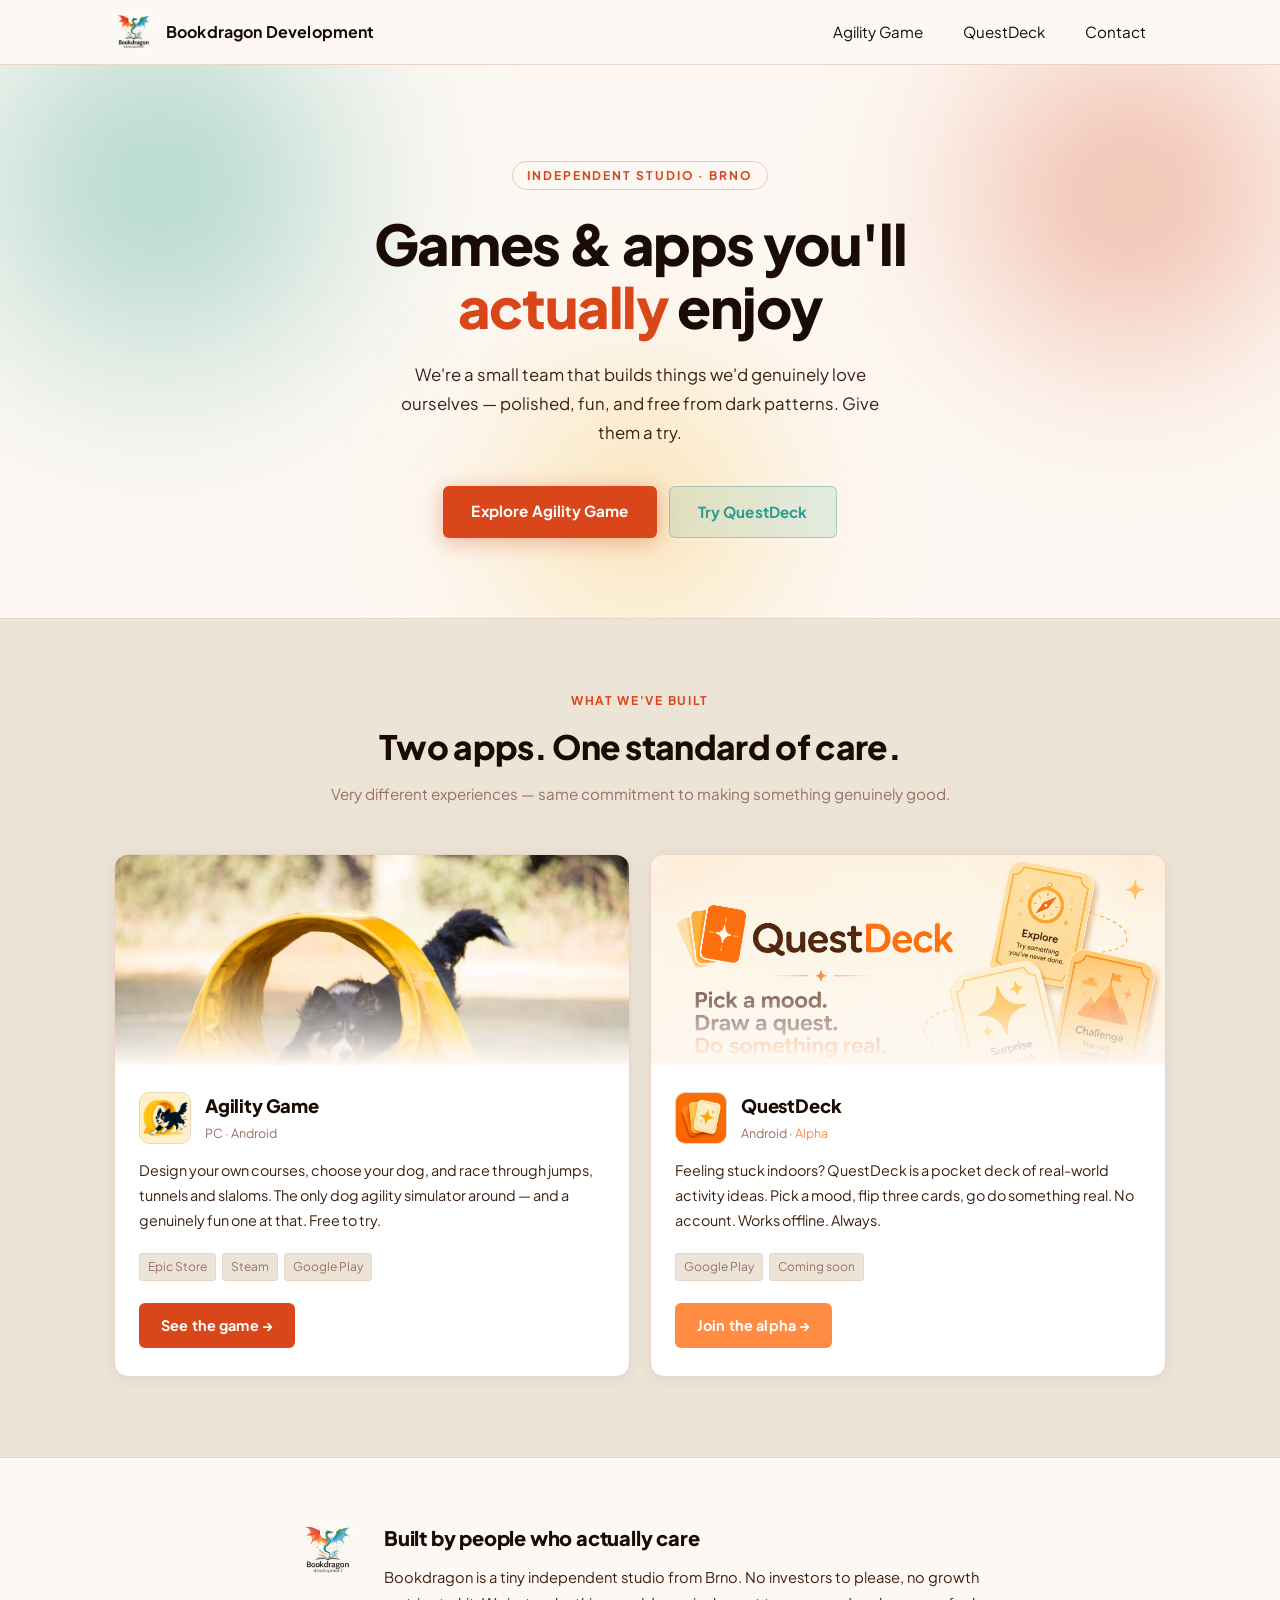
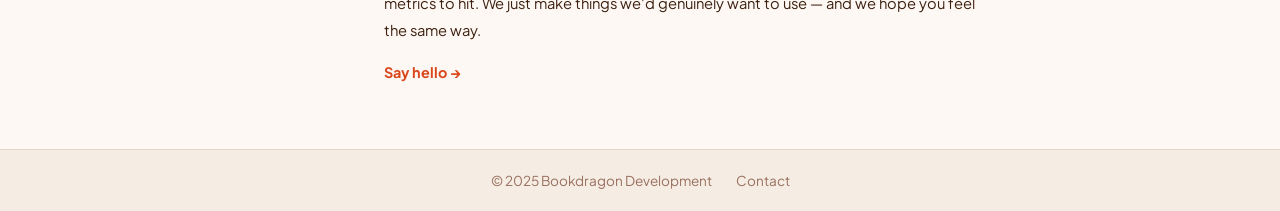
==== commit 58b0885c: "feat: redesign homepage with colorful light theme and better assets - Replace dark grey background w" ====
--- a/index.html
+++ b/index.html
@@ -27,13 +27,10 @@
   }
   </script>
 
-  <link rel="preconnect" href="https://fonts.googleapis.com" />
-  <link rel="preconnect" href="https://fonts.gstatic.com" crossorigin />
-  <link href="https://fonts.googleapis.com/css2?family=Roboto:wght@400;500;700&display=swap" rel="stylesheet" />
   <link rel="icon" href="images/logo.png" type="image/png" />
   <link rel="stylesheet" href="style.css" />
 </head>
-<body>
+<body class="home">
 
 <header>
   <div class="nav-inner">
@@ -54,59 +51,97 @@
   </div>
 </header>
 
-<div class="home-hero sc-d">
-  <p class="home-hero__label">Bookdragon Development</p>
-  <h1 class="home-hero__title">We make games and apps<br>worth your time.</h1>
-  <p class="home-hero__sub">From competitive dog agility to real-life adventure cards — built with care, without the fluff.</p>
-</div>
+<!-- HERO -->
+<section class="home-hero-v2">
+  <div class="home-hero-v2__glow" aria-hidden="true"></div>
+  <div class="home-hero-v2__float" aria-hidden="true">
+    <span class="home-blob home-blob--teal"></span>
+    <span class="home-blob home-blob--red"></span>
+    <span class="home-blob home-blob--gold"></span>
+  </div>
+  <div class="home-hero-v2__inner">
+    <p class="home-hero-v2__eyebrow">Independent studio · Brno</p>
+    <h1 class="home-hero-v2__title">Games &amp; apps you'll<br><em>actually</em> enjoy</h1>
+    <p class="home-hero-v2__sub">We're a small team that builds things we'd genuinely love ourselves — polished, fun, and free from dark patterns. Give them a try.</p>
+    <div class="home-hero-v2__ctas">
+      <a class="h-cta h-cta--game" href="agility-game.html">Explore Agility Game</a>
+      <a class="h-cta h-cta--deck" href="questdeck.html">Try QuestDeck</a>
+    </div>
+  </div>
+</section>
 
-<section class="sc-d" aria-label="Our apps">
-  <div class="product-cards">
+<!-- PRODUCTS -->
+<section class="sc-cd home-products" aria-label="Our apps">
+  <div class="container">
+    <p class="home-sec-label">What we've built</p>
+    <h2 class="home-sec-title">Two apps. One standard of care.</h2>
+    <p class="home-sec-sub">Very different experiences — same commitment to making something genuinely good.</p>
+  </div>
 
-    <div class="product-card">
-      <div class="product-card__accent" style="background:var(--accent)"></div>
-      <div class="product-card__body">
-        <div class="product-card__header">
-          <img class="product-card__icon" src="images/logo.png" alt="Agility Game icon" width="48" height="48" />
+  <div class="home-product-grid">
+
+    <article class="hpcard">
+      <div class="hpcard__shot">
+        <img src="images/realworld.webp" alt="Agility Game — dog racing through an agility course" loading="lazy" />
+        <div class="hpcard__shot-overlay"></div>
+      </div>
+      <div class="hpcard__body">
+        <div class="hpcard__header">
+          <img class="hpcard__icon" src="images/AgilityGame-icon.png" alt="Agility Game icon" width="52" height="52" />
           <div>
-            <div class="product-card__title">Agility Game</div>
-            <div class="product-card__platform">PC · Android</div>
+            <div class="hpcard__title">Agility Game</div>
+            <div class="hpcard__platform">PC &middot; Android</div>
           </div>
         </div>
-        <p class="product-card__desc">Build original courses, race your dog through jumps, tunnels and slaloms, and compete with players worldwide.</p>
-        <div class="product-card__badges">
-          <span class="badge">Epic Store</span>
-          <span class="badge">Steam</span>
-          <span class="badge">Google Play</span>
+        <p class="hpcard__desc">Design your own courses, choose your dog, and race through jumps, tunnels and slaloms. The only dog agility simulator around — and a genuinely fun one at that. Free to try.</p>
+        <div class="hpcard__stores">
+          <a class="badge badge--link" href="https://store.epicgames.com/cs/p/agility-dash-27bafe" target="_blank" rel="noopener">Epic Store</a>
+          <a class="badge badge--link" href="https://store.steampowered.com/app/4007090/Agility_Game/" target="_blank" rel="noopener">Steam</a>
+          <a class="badge badge--link" href="https://play.google.com/store/apps/details?id=com.BookdragonDev.AgilityGame" target="_blank" rel="noopener">Google Play</a>
         </div>
-        <a class="btn-store" href="agility-game.html">More info →</a>
+        <a class="hpcard__cta hpcard__cta--ag" href="agility-game.html">See the game &rarr;</a>
       </div>
-    </div>
+    </article>
 
-    <div class="product-card">
-      <div class="product-card__accent" style="background:var(--accent-qd)"></div>
-      <div class="product-card__body">
-        <div class="product-card__header">
-          <img class="product-card__icon" src="images/questdeck-icon.png" alt="QuestDeck icon" width="48" height="48" />
+    <article class="hpcard">
+      <div class="hpcard__shot">
+        <img src="images/questdeck-FeaturedGraphic.png" alt="QuestDeck — real-world activity cards" loading="lazy" />
+        <div class="hpcard__shot-overlay"></div>
+      </div>
+      <div class="hpcard__body">
+        <div class="hpcard__header">
+          <img class="hpcard__icon" src="images/questdeck-icon.png" alt="QuestDeck icon" width="52" height="52" />
           <div>
-            <div class="product-card__title">QuestDeck</div>
-            <div class="product-card__platform">Android · <span style="color:var(--accent-qd)">Alpha</span></div>
+            <div class="hpcard__title">QuestDeck</div>
+            <div class="hpcard__platform">Android &middot; <span style="color:var(--accent-qd)">Alpha</span></div>
           </div>
         </div>
-        <p class="product-card__desc">A pocket deck of real-world activity cards. Pick a mood, flip three cards, and go do something real. Offline. No account.</p>
-        <div class="product-card__badges">
+        <p class="hpcard__desc">Feeling stuck indoors? QuestDeck is a pocket deck of real-world activity ideas. Pick a mood, flip three cards, go do something real. No account. Works offline. Always.</p>
+        <div class="hpcard__stores">
           <span class="badge">Google Play</span>
           <span class="badge badge--alpha">Coming soon</span>
         </div>
-        <a class="btn-qd" href="questdeck.html">Join alpha →</a>
+        <a class="hpcard__cta hpcard__cta--qd" href="questdeck.html">Join the alpha &rarr;</a>
       </div>
-    </div>
+    </article>
 
   </div>
 </section>
 
+<!-- STUDIO NOTE -->
+<section class="sc-d home-studio">
+  <div class="home-studio__inner">
+    <img class="home-studio__logo" src="images/logo.png" alt="Bookdragon logo" width="56" height="56" />
+    <div>
+      <h2 class="home-studio__title">Built by people who actually care</h2>
+      <p class="home-studio__text">Bookdragon is a tiny independent studio from Brno. No investors to please, no growth metrics to hit. We just make things we'd genuinely want to use — and we hope you feel the same way.</p>
+      <a class="home-studio__link" href="contact.html">Say hello &rarr;</a>
+    </div>
+  </div>
+</section>
+
 <footer>
-  <span>©&nbsp;2025&nbsp;Všechna práva vyhrazena</span>
+  <span>&copy;&nbsp;2025&nbsp;Bookdragon Development</span>
   <a href="contact.html">Contact</a>
 </footer>
 
--- a/style.css
+++ b/style.css
@@ -1,3 +1,5 @@
+@import url('https://fonts.googleapis.com/css2?family=Plus+Jakarta+Sans:wght@400;500;600;700;800&display=swap');
+
 /* ===== RESET & BASE ===== */
 *, *::before, *::after { box-sizing: border-box; margin: 0; padding: 0; }
 
@@ -21,7 +23,7 @@
 html { scroll-behavior: smooth; }
 
 body {
-  font-family: 'Roboto', 'Segoe UI', system-ui, -apple-system, sans-serif;
+  font-family: 'Plus Jakarta Sans', 'Segoe UI', system-ui, -apple-system, sans-serif;
   background: var(--bg-dark);
   color: var(--text);
   font-size: 16px;
@@ -507,6 +509,15 @@
   color: #fff;
   border-color: var(--accent-qd);
 }
+.badge--link {
+  transition: background .15s, color .15s, border-color .15s;
+  cursor: pointer;
+}
+.badge--link:hover {
+  background: var(--accent);
+  color: #fff;
+  border-color: var(--accent);
+}
 
 /* ===== PRODUCT CARDS (homepage) ===== */
 .product-cards {
@@ -742,3 +753,511 @@
   .qd-steps { grid-template-columns: 1fr; padding: 32px 16px; }
   .qd-features { grid-template-columns: 1fr; padding: 32px 16px; }
 }
+
+/* ===== HOME HERO V2 ===== */
+.home-hero-v2 {
+  position: relative;
+  overflow: hidden;
+  background: var(--bg-dark2);
+  padding: 96px 24px 80px;
+  text-align: center;
+  border-bottom: 1px solid var(--border);
+}
+
+.home-hero-v2__glow {
+  position: absolute;
+  bottom: -50%;
+  left: 50%;
+  transform: translateX(-50%);
+  width: 100vw;
+  max-width: 1000px;
+  height: 800px;
+  background: radial-gradient(ellipse at center bottom, rgba(224,128,83,0.18) 0%, transparent 68%);
+  pointer-events: none;
+}
+
+.home-hero-v2__inner {
+  position: relative;
+  z-index: 2;
+  max-width: 660px;
+  margin: 0 auto;
+}
+
+.home-hero-v2__eyebrow {
+  display: inline-block;
+  color: var(--accent);
+  font-size: 0.75rem;
+  font-weight: 700;
+  letter-spacing: .16em;
+  text-transform: uppercase;
+  margin-bottom: 22px;
+  padding: 4px 14px;
+  border: 1px solid rgba(224,128,83,0.35);
+  border-radius: 100px;
+}
+
+.home-hero-v2__title {
+  color: var(--heading);
+  font-size: clamp(2.1rem, 5vw, 3.5rem);
+  font-weight: 800;
+  line-height: 1.12;
+  letter-spacing: -.025em;
+  margin-bottom: 22px;
+}
+
+.home-hero-v2__title em {
+  font-style: normal;
+  color: var(--accent);
+}
+
+.home-hero-v2__sub {
+  color: var(--text);
+  font-size: 1.05rem;
+  line-height: 1.75;
+  max-width: 520px;
+  margin: 0 auto 38px;
+}
+
+.home-hero-v2__ctas {
+  display: flex;
+  gap: 12px;
+  justify-content: center;
+  flex-wrap: wrap;
+}
+
+.h-cta {
+  display: inline-block;
+  padding: 13px 28px;
+  border-radius: 6px;
+  font-size: 0.95rem;
+  font-weight: 700;
+  letter-spacing: .01em;
+  transition: transform .18s, box-shadow .18s, background .15s;
+}
+
+.h-cta:hover { transform: translateY(-2px); }
+
+.h-cta--game {
+  background: var(--accent);
+  color: #fff;
+  box-shadow: 0 4px 22px rgba(224,128,83,0.38);
+}
+.h-cta--game:hover {
+  background: var(--accent-h);
+  box-shadow: 0 8px 32px rgba(224,128,83,0.52);
+}
+
+.h-cta--deck {
+  background: rgba(255,255,255,0.07);
+  color: var(--heading);
+  border: 1px solid rgba(255,255,255,0.16);
+}
+.h-cta--deck:hover { background: rgba(255,255,255,0.13); }
+
+/* floating orbs */
+.home-hero-v2__float {
+  position: absolute;
+  inset: 0;
+  pointer-events: none;
+  z-index: 1;
+}
+
+.flt {
+  position: absolute;
+  border-radius: 50%;
+  background: var(--accent);
+}
+
+.flt--a {
+  width: 220px; height: 220px;
+  top: -80px; right: 6%;
+  opacity: .07;
+  animation: flt-bob 8s ease-in-out infinite;
+}
+
+.flt--b {
+  width: 110px; height: 110px;
+  bottom: 10%; left: 5%;
+  opacity: .09;
+  animation: flt-bob 10s ease-in-out infinite 2.5s;
+}
+
+.flt--c {
+  width: 55px; height: 55px;
+  top: 25%; right: 12%;
+  opacity: .12;
+  animation: flt-bob 6s ease-in-out infinite 1s;
+}
+
+@keyframes flt-bob {
+  0%, 100% { transform: translateY(0) scale(1); }
+  50%       { transform: translateY(-18px) scale(1.06); }
+}
+
+/* ===== HOME PRODUCTS SECTION ===== */
+.home-products { padding: 72px 0 80px; }
+
+.home-sec-label {
+  text-align: center;
+  color: var(--accent);
+  font-size: 0.75rem;
+  font-weight: 700;
+  letter-spacing: .14em;
+  text-transform: uppercase;
+  margin-bottom: 10px;
+}
+
+.home-sec-title {
+  color: var(--heading);
+  font-size: clamp(1.5rem, 3vw, 2.1rem);
+  font-weight: 800;
+  letter-spacing: -.02em;
+  text-align: center;
+  margin-bottom: 8px;
+}
+
+.home-sec-sub {
+  color: var(--muted);
+  font-size: 0.95rem;
+  text-align: center;
+  margin-bottom: 48px;
+}
+
+.home-product-grid {
+  display: grid;
+  grid-template-columns: 1fr 1fr;
+  gap: 20px;
+  max-width: var(--max-w);
+  margin: 0 auto;
+  padding: 0 24px;
+}
+
+/* ===== HOME PRODUCT CARD ===== */
+.hpcard {
+  background: var(--bg-dark);
+  border: 1px solid var(--border);
+  border-radius: 14px;
+  overflow: hidden;
+  transition: transform .22s, box-shadow .22s;
+}
+
+.hpcard:hover {
+  transform: translateY(-5px);
+  box-shadow: 0 16px 48px rgba(0,0,0,0.45);
+}
+
+.hpcard__shot {
+  width: 100%;
+  height: 210px;
+  overflow: hidden;
+  background: var(--bg-dark2);
+  position: relative;
+}
+
+.hpcard__shot img {
+  width: 100%;
+  height: 100%;
+  object-fit: cover;
+  object-position: center top;
+  transition: transform .4s ease;
+}
+
+.hpcard:hover .hpcard__shot img { transform: scale(1.05); }
+
+.hpcard__shot-overlay {
+  position: absolute;
+  inset: 0;
+  background: linear-gradient(to bottom, transparent 50%, var(--bg-dark) 100%);
+}
+
+.hpcard__body { padding: 26px 24px 28px; }
+
+.hpcard__header {
+  display: flex;
+  align-items: center;
+  gap: 14px;
+  margin-bottom: 14px;
+}
+
+.hpcard__icon {
+  width: 52px;
+  height: 52px;
+  border-radius: 10px;
+  object-fit: contain;
+  background: var(--bg-dark2);
+  border: 1px solid var(--border);
+  flex-shrink: 0;
+}
+
+.hpcard__title {
+  color: var(--heading);
+  font-weight: 800;
+  font-size: 1.15rem;
+  letter-spacing: -.01em;
+}
+
+.hpcard__platform {
+  color: var(--muted);
+  font-size: 0.78rem;
+  margin-top: 3px;
+}
+
+.hpcard__desc {
+  color: var(--text);
+  font-size: 0.9rem;
+  line-height: 1.75;
+  margin-bottom: 20px;
+}
+
+.hpcard__stores {
+  display: flex;
+  gap: 6px;
+  flex-wrap: wrap;
+  margin-bottom: 22px;
+}
+
+.hpcard__cta {
+  display: inline-block;
+  padding: 11px 22px;
+  border-radius: 6px;
+  font-size: 0.9rem;
+  font-weight: 700;
+  letter-spacing: .01em;
+  transition: transform .15s, box-shadow .15s, background .15s;
+}
+
+.hpcard__cta:hover { transform: translateY(-1px); }
+
+.hpcard__cta--ag {
+  background: var(--accent);
+  color: #fff;
+}
+.hpcard__cta--ag:hover {
+  background: var(--accent-h);
+  box-shadow: 0 4px 18px rgba(224,128,83,0.42);
+}
+
+.hpcard__cta--qd {
+  background: var(--accent-qd);
+  color: #fff;
+}
+.hpcard__cta--qd:hover {
+  background: var(--accent-qd-h);
+  box-shadow: 0 4px 18px rgba(255,140,66,0.42);
+}
+
+/* ===== STUDIO BLURB ===== */
+.home-studio {
+  border-top: 1px solid var(--border);
+  padding: 64px 24px;
+}
+
+.home-studio__inner {
+  max-width: 680px;
+  margin: 0 auto;
+  display: flex;
+  gap: 28px;
+  align-items: flex-start;
+}
+
+.home-studio__logo {
+  width: 56px;
+  height: 56px;
+  border-radius: 12px;
+  opacity: 0.85;
+  flex-shrink: 0;
+}
+
+.home-studio__title {
+  color: var(--heading);
+  font-size: 1.25rem;
+  font-weight: 800;
+  letter-spacing: -.01em;
+  margin-bottom: 10px;
+}
+
+.home-studio__text {
+  color: var(--text);
+  font-size: 0.92rem;
+  line-height: 1.8;
+  margin-bottom: 16px;
+}
+
+.home-studio__link {
+  color: var(--accent);
+  font-size: 0.9rem;
+  font-weight: 700;
+  transition: opacity .15s;
+}
+.home-studio__link:hover { opacity: 0.75; text-decoration: underline; }
+
+/* ===== HOME RESPONSIVE ===== */
+@media (max-width: 768px) {
+  .home-hero-v2 { padding: 68px 16px 60px; }
+  .flt--a { display: none; }
+  .flt--b { display: none; }
+  .home-product-grid { grid-template-columns: 1fr; padding: 0 16px; }
+  .home-products { padding: 52px 0 60px; }
+  .home-studio__inner { flex-direction: column; gap: 16px; }
+  .home-studio { padding: 48px 16px; }
+}
+
+@media (max-width: 480px) {
+  .home-hero-v2__ctas { flex-direction: column; align-items: stretch; }
+  .h-cta { text-align: center; }
+  .hpcard__shot { height: 170px; }
+}
+
+/* ===================================================
+   HOME — COLORFUL LIGHT THEME (body.home)
+   Palette drawn from the Bookdragon watercolor logo:
+   teal/green (dragon body), red-orange (left wing),
+   warm gold (AgilityGame tunnel).
+   =================================================== */
+body.home {
+  --bg-dark:   #fdf8f3;   /* warm cream */
+  --bg-dark2:  #f5ede3;   /* warm linen */
+  --bg-alt:    #ede4d8;   /* warm sand */
+  --accent:    #d9461a;   /* richer red-orange — dragon wing */
+  --accent-h:  #b83614;
+  --text:      #3d2010;   /* warm dark brown */
+  --heading:   #1a0c04;   /* near-black warm */
+  --muted:     #9a7060;
+  --border:    #e8d5c5;
+  --btn-bg:    #1a0c04;
+  --btn-text:  #fff;
+  /* teal secondary — dragon body */
+  --teal:      #2a9d8f;
+  --teal-h:    #1e8070;
+}
+
+/* ---- nav on light bg ---- */
+body.home nav a:hover,
+body.home nav a.active {
+  background: rgba(0,0,0,0.07);
+}
+
+/* ---- hero ---- */
+body.home .home-hero-v2 {
+  background: var(--bg-dark);
+}
+body.home .home-hero-v2__glow { display: none; }
+
+body.home .home-hero-v2__eyebrow {
+  color: var(--accent);
+  border-color: rgba(217,70,26,0.28);
+}
+
+body.home .home-hero-v2__title { color: var(--heading); }
+body.home .home-hero-v2__title em { color: var(--accent); }
+body.home .home-hero-v2__sub { color: var(--text); }
+
+/* colorful gradient blobs */
+.home-blob {
+  position: absolute;
+  border-radius: 50%;
+  pointer-events: none;
+}
+
+body.home .home-blob--teal {
+  width: 560px; height: 560px;
+  top: -160px; left: -120px;
+  background: radial-gradient(circle, rgba(42,157,143,0.48) 0%, transparent 66%);
+  filter: blur(80px);
+}
+
+body.home .home-blob--red {
+  width: 500px; height: 500px;
+  top: -120px; right: -100px;
+  background: radial-gradient(circle, rgba(217,70,26,0.42) 0%, transparent 66%);
+  filter: blur(70px);
+}
+
+body.home .home-blob--gold {
+  width: 420px; height: 420px;
+  bottom: -100px; left: 50%;
+  transform: translateX(-50%);
+  background: radial-gradient(circle, rgba(245,184,48,0.40) 0%, transparent 66%);
+  filter: blur(70px);
+}
+
+/* ---- hero CTAs ---- */
+body.home .h-cta--game {
+  background: var(--accent);
+  box-shadow: 0 4px 22px rgba(217,70,26,0.36);
+}
+body.home .h-cta--game:hover {
+  background: var(--accent-h);
+  box-shadow: 0 8px 32px rgba(217,70,26,0.52);
+}
+
+body.home .h-cta--deck {
+  background: rgba(42,157,143,0.12);
+  color: var(--teal);
+  border: 1.5px solid rgba(42,157,143,0.36);
+}
+body.home .h-cta--deck:hover {
+  background: rgba(42,157,143,0.22);
+  color: var(--teal-h);
+}
+
+/* ---- product cards ---- */
+body.home .hpcard {
+  background: #fff;
+  border-color: var(--border);
+  box-shadow: 0 2px 16px rgba(60,20,5,0.07);
+}
+body.home .hpcard:hover {
+  box-shadow: 0 16px 48px rgba(60,20,5,0.16);
+}
+
+body.home .hpcard__icon {
+  background: var(--bg-dark2);
+  border-color: var(--border);
+}
+body.home .hpcard__title  { color: var(--heading); }
+body.home .hpcard__platform { color: var(--muted); }
+body.home .hpcard__desc   { color: var(--text); }
+
+body.home .badge {
+  background: var(--bg-alt);
+  color: var(--muted);
+  border-color: var(--border);
+}
+
+body.home .hpcard__cta--ag { background: var(--accent); }
+body.home .hpcard__cta--ag:hover {
+  background: var(--accent-h);
+  box-shadow: 0 4px 18px rgba(217,70,26,0.40);
+}
+
+/* QuestDeck card accent keeps its warm orange */
+body.home .hpcard__cta--qd { background: var(--accent-qd); }
+body.home .hpcard__cta--qd:hover {
+  background: var(--accent-qd-h);
+  box-shadow: 0 4px 18px rgba(255,140,66,0.40);
+}
+
+/* section headings */
+body.home .home-sec-label { color: var(--accent); }
+body.home .home-sec-title  { color: var(--heading); }
+body.home .home-sec-sub    { color: var(--muted); }
+
+/* ---- studio note ---- */
+body.home .home-studio__title { color: var(--heading); }
+body.home .home-studio__text  { color: var(--text); }
+body.home .home-studio__link  { color: var(--accent); }
+
+/* ---- footer ---- */
+body.home footer {
+  background: var(--bg-dark2);
+  border-top-color: var(--border);
+}
+body.home footer a:hover { color: var(--heading); }
+
+/* ---- responsive blobs ---- */
+@media (max-width: 768px) {
+  body.home .home-blob--teal { width: 300px; height: 300px; top: -100px; left: -80px; }
+  body.home .home-blob--red  { width: 260px; height: 260px; top: -80px; right: -60px; }
+  body.home .home-blob--gold { display: none; }
+}
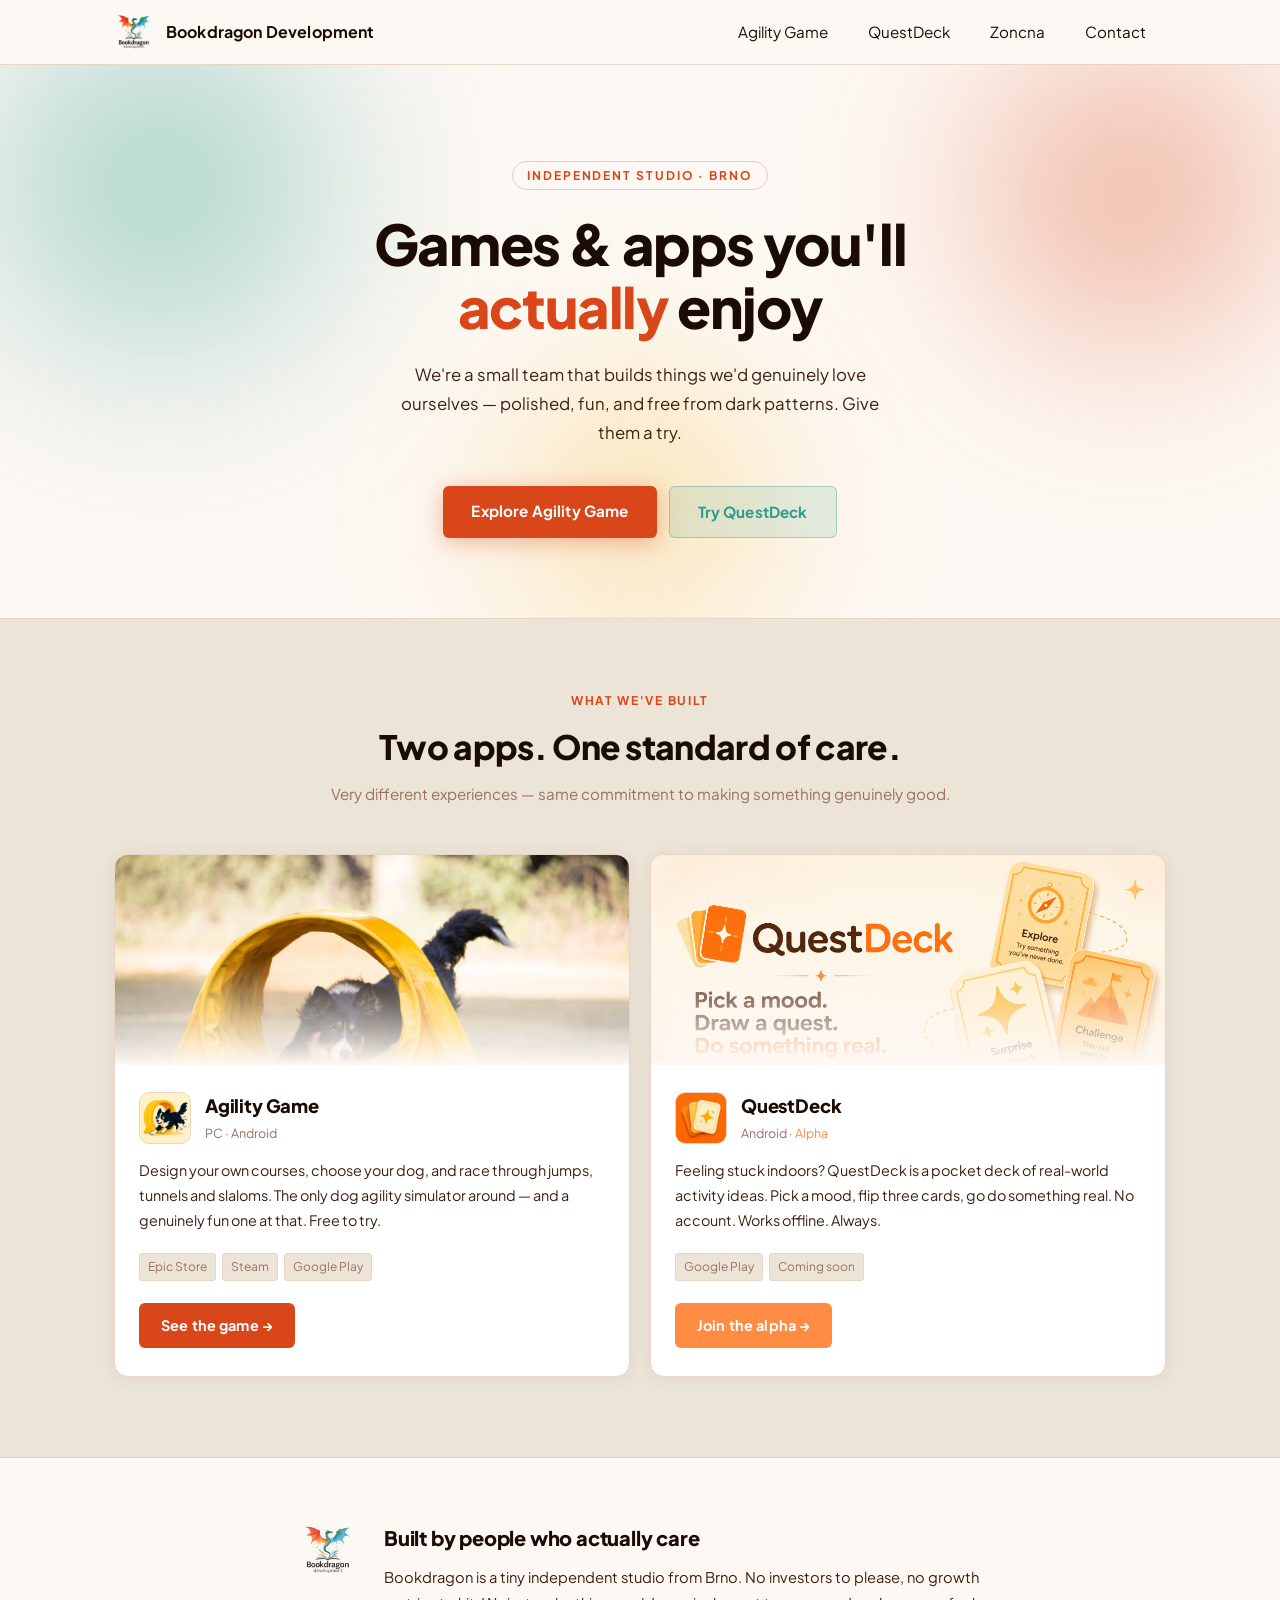
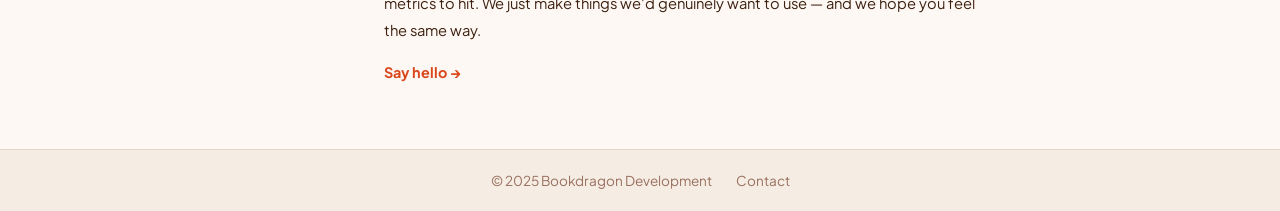
==== commit b7d6295d: "feat: add Zoncna to site-wide navigation" ====
--- a/index.html
+++ b/index.html
@@ -42,6 +42,7 @@
       <ul id="nav-menu">
         <li><a href="agility-game.html">Agility Game</a></li>
         <li><a href="questdeck.html">QuestDeck</a></li>
+        <li><a href="zoncna.html">Zoncna</a></li>
         <li><a href="contact.html">Contact</a></li>
       </ul>
     </nav>
--- a/style.css
+++ b/style.css
@@ -17,6 +17,8 @@
   --btn-text:  #393939;
   --accent-qd:  #FF8C42;
   --accent-qd-h: #e07a32;
+  --accent-zn:  #3b8bd6;
+  --accent-zn-h: #2f70ad;
   --max-w:     1100px;
 }
 
@@ -400,6 +402,45 @@
 .page-content li { margin-bottom: 6px; }
 .page-content a { color: var(--accent); }
 .page-content a:hover { text-decoration: underline; }
+
+/* ===== PRIVACY POLICY BRANDED HEADER ===== */
+.pp-brand {
+  display: flex;
+  align-items: center;
+  gap: 20px;
+  max-width: var(--max-w);
+  margin: 0 auto;
+}
+
+.pp-brand__icon {
+  width: 72px;
+  height: 72px;
+  border-radius: 16px;
+  flex-shrink: 0;
+  box-shadow: 0 4px 16px rgba(0,0,0,0.18);
+}
+
+.pp-brand__label {
+  display: block;
+  font-size: 0.75rem;
+  font-weight: 700;
+  letter-spacing: .1em;
+  text-transform: uppercase;
+  margin-bottom: 6px;
+  color: var(--accent);
+}
+
+.pp-brand__title {
+  font-size: clamp(1.6rem, 3vw, 2.2rem);
+  font-weight: 700;
+  color: var(--heading);
+  margin: 0;
+}
+
+@media (max-width: 480px) {
+  .pp-brand { gap: 14px; }
+  .pp-brand__icon { width: 52px; height: 52px; border-radius: 12px; }
+}
 
 .contact-info {
   background: var(--bg-alt);
@@ -1044,6 +1085,15 @@
 .hpcard__cta--qd:hover {
   background: var(--accent-qd-h);
   box-shadow: 0 4px 18px rgba(255,140,66,0.42);
+}
+
+.hpcard__cta--zn {
+  background: var(--accent-zn);
+  color: #fff;
+}
+.hpcard__cta--zn:hover {
+  background: var(--accent-zn-h);
+  box-shadow: 0 4px 18px rgba(59,139,214,0.42);
 }
 
 /* ===== STUDIO BLURB ===== */
@@ -1238,6 +1288,12 @@
   box-shadow: 0 4px 18px rgba(255,140,66,0.40);
 }
 
+body.home .hpcard__cta--zn { background: var(--accent-zn); }
+body.home .hpcard__cta--zn:hover {
+  background: var(--accent-zn-h);
+  box-shadow: 0 4px 18px rgba(59,139,214,0.40);
+}
+
 /* section headings */
 body.home .home-sec-label { color: var(--accent); }
 body.home .home-sec-title  { color: var(--heading); }
@@ -1261,3 +1317,852 @@
   body.home .home-blob--red  { width: 260px; height: 260px; top: -80px; right: -60px; }
   body.home .home-blob--gold { display: none; }
 }
+
+/* ==========================================
+   GLOBAL FIXES — missing heading styles
+   ========================================== */
+.hero-text h2 {
+  font-size: clamp(0.95rem, 1.4vw, 1.05rem);
+  font-weight: 400;
+  color: var(--text);
+  margin-bottom: 16px;
+  line-height: 1.6;
+}
+
+.row-text h2 {
+  color: var(--heading);
+  font-size: clamp(1.5rem, 2.5vw, 2rem);
+  font-weight: 700;
+  margin-bottom: 14px;
+  line-height: 1.2;
+}
+
+.cta-section h2 {
+  color: var(--heading);
+  font-size: clamp(1.6rem, 3vw, 2.4rem);
+  font-weight: 700;
+  margin-bottom: 12px;
+}
+
+/* ==========================================
+   AGILITY GAME PAGE  (body.ag-page)
+   Theme: Dark Warm · Sports Energy · Golden Amber
+   Inspired by: golden tunnel, outdoor grass,
+   warm dark of a summer agility competition
+   ========================================== */
+
+body.ag-page {
+  --bg-dark:   #0d0a05;
+  --bg-dark2:  #090704;
+  --bg-alt:    #161008;
+  --accent:    #f5b830;
+  --accent-h:  #d9a020;
+  --text:      #c8b898;
+  --heading:   #f5ead8;
+  --muted:     #7a6a50;
+  --border:    #2c2010;
+  --btn-bg:    #f5b830;
+  --btn-text:  #0d0a05;
+}
+
+body.ag-page nav a:hover,
+body.ag-page nav a.active {
+  background: rgba(245,184,48,0.10);
+  color: var(--accent);
+}
+
+/* hero */
+body.ag-page .hero-text h1 {
+  font-size: clamp(2.2rem, 4vw, 3.2rem);
+  font-weight: 800;
+  letter-spacing: -.025em;
+  color: var(--heading);
+}
+
+body.ag-page .hero-text h2 {
+  color: var(--accent);
+  font-weight: 600;
+  font-size: clamp(0.9rem, 1.4vw, 1.05rem);
+  letter-spacing: .01em;
+}
+
+body.ag-page .hero-text p { color: var(--text); }
+
+body.ag-page .hero-video {
+  border-radius: 10px;
+  box-shadow: 0 0 0 1px rgba(245,184,48,0.20),
+              0 16px 60px rgba(0,0,0,0.6);
+  overflow: hidden;
+}
+
+/* golden store buttons */
+body.ag-page .btn-store {
+  background: var(--accent);
+  color: var(--bg-dark);
+  border-color: var(--accent);
+  font-weight: 700;
+  letter-spacing: .04em;
+}
+body.ag-page .btn-store:hover {
+  background: var(--accent-h);
+  border-color: var(--accent-h);
+  color: var(--bg-dark);
+}
+
+/* features section header */
+.ag-sec-header {
+  max-width: var(--max-w);
+  margin: 0 auto;
+  padding: 56px 24px 0;
+  text-align: center;
+}
+.ag-sec-label {
+  color: var(--accent);
+  font-size: 0.75rem;
+  font-weight: 700;
+  letter-spacing: .14em;
+  text-transform: uppercase;
+  margin-bottom: 8px;
+}
+.ag-sec-title {
+  color: var(--heading);
+  font-size: clamp(1.4rem, 3vw, 2rem);
+  font-weight: 800;
+  letter-spacing: -.02em;
+}
+
+body.ag-page .ag-features .features-grid { padding-top: 16px; }
+
+/* golden icons */
+body.ag-page .feat-icon {
+  filter: brightness(0) invert(1) sepia(1) saturate(2) hue-rotate(5deg);
+}
+body.ag-page .feature-item h3 { color: var(--accent); }
+body.ag-page .feature-item p  { color: var(--text); }
+
+/* dogs — character selection glow on hover */
+body.ag-page .dogs-grid img {
+  background: var(--bg-dark2);
+  border-radius: 6px;
+  transition: transform .22s ease, filter .22s ease;
+}
+body.ag-page .dogs-grid img:hover {
+  transform: scale(1.07) translateY(-4px);
+  filter: drop-shadow(0 6px 24px rgba(245,184,48,0.52));
+}
+
+/* section titles golden */
+body.ag-page .row-text h2 {
+  color: var(--accent);
+  font-size: clamp(2rem, 4vw, 3rem);
+  font-weight: 800;
+  letter-spacing: -.03em;
+}
+body.ag-page .row-text .sub  { color: var(--text); }
+body.ag-page .row-text a.link { color: var(--accent); }
+body.ag-page .row-img img { border-radius: 6px; }
+
+/* CTA */
+body.ag-page .cta-section h2 {
+  color: var(--accent);
+  font-size: clamp(2rem, 4vw, 3rem);
+  font-weight: 800;
+  letter-spacing: -.025em;
+  text-shadow: 0 0 40px rgba(245,184,48,0.4);
+}
+body.ag-page .cta-section p { color: var(--heading); font-size: 1.05rem; }
+
+/* store buttons inside CTA (on photo bg) */
+.cta-store-buttons {
+  display: flex;
+  gap: 10px;
+  justify-content: center;
+  flex-wrap: wrap;
+  margin-top: 28px;
+}
+
+body.ag-page footer { background: var(--bg-dark2); border-top-color: var(--border); }
+body.ag-page footer a:hover { color: var(--accent); }
+
+/* ag-page privacy policy */
+body.ag-page .page-header { background: var(--bg-dark); border-bottom-color: rgba(245,184,48,0.18); }
+body.ag-page .page-content { color: var(--text); }
+body.ag-page .page-content h2 { color: var(--accent); }
+body.ag-page .page-content a { color: var(--accent); }
+
+/* --- sc-cd = dark forest green — clear visual rhythm vs near-black sc-d --- */
+body.ag-page .sc-cd { background: #0c1a08; }
+
+/* --- Hero: reveal the green nature photo, vignette keeps text readable --- */
+body.ag-page .hero-bg {
+  opacity: 0.42;
+  object-position: center 15%;
+}
+body.ag-page .hero {
+  background:
+    radial-gradient(ellipse at 65% 50%, rgba(8,6,2,0.82) 25%, rgba(8,6,2,0.28) 100%),
+    var(--bg-dark);
+}
+
+/* --- Amber racing stripe before each section title --- */
+body.ag-page .row-text h2::before {
+  content: '';
+  display: block;
+  width: 44px;
+  height: 3px;
+  background: var(--accent);
+  border-radius: 2px;
+  margin-bottom: 14px;
+}
+
+/* --- Feature items: amber top-stripe accent --- */
+body.ag-page .feature-item {
+  border-top: 2px solid rgba(245,184,48,0.14);
+  transition: border-color .25s;
+}
+body.ag-page .feature-item:hover { border-top-color: rgba(245,184,48,0.65); }
+
+/* --- First store button ambient glow pulse --- */
+@keyframes ag-glow {
+  0%,100% { box-shadow: 0 4px 18px rgba(245,184,48,0.28); }
+  50%      { box-shadow: 0 4px 36px rgba(245,184,48,0.62), 0 0 0 3px rgba(245,184,48,0.12); }
+}
+body.ag-page .store-buttons .btn-store:first-child,
+body.ag-page .cta-store-buttons .btn-store:first-child {
+  animation: ag-glow 2.8s ease-in-out infinite;
+}
+
+@media (max-width: 768px) {
+  .ag-sec-header { padding: 40px 16px 0; }
+  body.ag-page .row-text h2::before { display: none; }
+}
+
+/* ==========================================
+   QUESTDECK PAGE  (body.qd-page)
+   Theme: Light Warm · Card Game · Cozy
+   Inspired by: warm orange featured graphic,
+   real activity cards, offline adventure
+   ========================================== */
+
+body.qd-page {
+  --bg-dark:   #fdf8f3;
+  --bg-dark2:  #f5ede3;
+  --bg-alt:    #ede4d8;
+  --accent:    #ff8c42;
+  --accent-h:  #e07230;
+  --text:      #3d2010;
+  --heading:   #1a0c04;
+  --muted:     #9a7060;
+  --border:    #e8d5c5;
+  --btn-bg:    #ff8c42;
+  --btn-text:  #fff;
+}
+
+body.qd-page nav a:hover,
+body.qd-page nav a.active { background: rgba(0,0,0,0.07); }
+
+/* ---- QD Hero ---- */
+.qd-hero-v2 {
+  background: var(--bg-dark);
+  border-bottom: 1px solid var(--border);
+}
+
+.qd-hero-v2__inner {
+  max-width: var(--max-w);
+  margin: 0 auto;
+  padding: 64px 24px;
+  display: grid;
+  grid-template-columns: 1fr 1fr;
+  gap: 52px;
+  align-items: center;
+}
+
+.qd-hero-v2__label {
+  display: inline-block;
+  background: var(--accent);
+  color: #fff;
+  font-size: 0.72rem;
+  font-weight: 700;
+  letter-spacing: .12em;
+  text-transform: uppercase;
+  padding: 4px 12px;
+  border-radius: 100px;
+  margin-bottom: 20px;
+}
+
+.qd-hero-v2__title {
+  color: var(--heading);
+  font-size: clamp(2.2rem, 4.5vw, 3.4rem);
+  font-weight: 800;
+  line-height: 1.1;
+  letter-spacing: -.03em;
+  margin-bottom: 20px;
+}
+
+.qd-hero-v2__title em {
+  font-style: normal;
+  color: var(--accent);
+}
+
+.qd-hero-v2__sub {
+  color: var(--text);
+  font-size: 1rem;
+  line-height: 1.78;
+  margin-bottom: 32px;
+  max-width: 440px;
+}
+
+.qd-hero-v2__cta {
+  display: inline-block;
+  background: var(--accent);
+  color: #fff;
+  padding: 14px 30px;
+  border-radius: 6px;
+  font-weight: 700;
+  font-size: 0.95rem;
+  box-shadow: 0 4px 20px rgba(255,140,66,0.38);
+  transition: background .15s, transform .18s, box-shadow .18s;
+}
+.qd-hero-v2__cta:hover {
+  background: var(--accent-h);
+  transform: translateY(-2px);
+  box-shadow: 0 8px 28px rgba(255,140,66,0.52);
+}
+
+.qd-hero-v2__note {
+  display: block;
+  margin-top: 14px;
+  font-size: 0.82rem;
+  color: var(--muted);
+}
+.qd-hero-v2__note a { color: var(--accent); font-weight: 600; }
+.qd-hero-v2__note a:hover { text-decoration: underline; }
+
+.qd-featured-img {
+  border-radius: 18px;
+  overflow: hidden;
+  box-shadow: 0 20px 60px rgba(60,20,0,0.20);
+}
+.qd-featured-img img { width: 100%; height: auto; display: block; }
+
+/* ---- QD Section Header ---- */
+.qd-section-header {
+  max-width: var(--max-w);
+  margin: 0 auto;
+  padding: 64px 24px 0;
+}
+.qd-section-header__label {
+  color: var(--accent);
+  font-size: 0.75rem;
+  font-weight: 700;
+  letter-spacing: .14em;
+  text-transform: uppercase;
+  margin-bottom: 8px;
+}
+.qd-section-header__title {
+  color: var(--heading);
+  font-size: clamp(1.5rem, 3vw, 2rem);
+  font-weight: 800;
+  letter-spacing: -.02em;
+}
+
+/* ---- QD Steps as physical cards ---- */
+.qd-steps-v2 {
+  max-width: var(--max-w);
+  margin: 0 auto;
+  padding: 28px 24px 64px;
+  display: grid;
+  grid-template-columns: repeat(3, 1fr);
+  gap: 20px;
+}
+
+.qd-step-v2 {
+  background: #fff;
+  border: 1px solid var(--border);
+  border-radius: 16px;
+  padding: 30px 24px;
+  box-shadow: 0 2px 16px rgba(60,20,0,0.06);
+  transition: transform .22s, box-shadow .22s;
+}
+.qd-step-v2:hover {
+  transform: translateY(-5px) rotate(-0.5deg);
+  box-shadow: 0 14px 40px rgba(60,20,0,0.14);
+}
+
+.qd-step-v2__num {
+  width: 38px; height: 38px;
+  background: var(--accent);
+  color: #fff;
+  border-radius: 50%;
+  display: flex;
+  align-items: center;
+  justify-content: center;
+  font-weight: 800;
+  font-size: 0.9rem;
+  margin-bottom: 16px;
+}
+
+.qd-step-v2__title {
+  color: var(--heading);
+  font-weight: 700;
+  font-size: 1.05rem;
+  margin-bottom: 8px;
+}
+
+.qd-step-v2__text {
+  color: var(--text);
+  font-size: 0.88rem;
+  line-height: 1.7;
+}
+
+/* ---- QD Features ---- */
+.qd-features-v2 {
+  max-width: var(--max-w);
+  margin: 0 auto;
+  padding: 28px 24px 64px;
+  display: grid;
+  grid-template-columns: 1fr 1fr;
+  gap: 10px;
+}
+
+.qd-feat-v2 {
+  display: flex;
+  gap: 12px;
+  align-items: flex-start;
+  background: #fff;
+  border: 1px solid var(--border);
+  border-radius: 10px;
+  padding: 14px 18px;
+  font-size: 0.88rem;
+  color: var(--text);
+  transition: border-color .15s;
+}
+.qd-feat-v2:hover { border-color: var(--accent); }
+
+.qd-feat-v2__icon {
+  width: 20px; height: 20px;
+  background: var(--accent);
+  color: #fff;
+  border-radius: 50%;
+  display: flex;
+  align-items: center;
+  justify-content: center;
+  font-size: 0.6rem;
+  font-weight: 900;
+  flex-shrink: 0;
+  margin-top: 1px;
+}
+
+/* ---- QD CTA ---- */
+.qd-cta-v2 {
+  background: var(--accent);
+  padding: 80px 24px;
+  text-align: center;
+}
+
+.qd-cta-v2__title {
+  color: #fff;
+  font-size: clamp(1.6rem, 3vw, 2.2rem);
+  font-weight: 800;
+  letter-spacing: -.025em;
+  margin-bottom: 12px;
+}
+
+.qd-cta-v2__text {
+  color: rgba(255,255,255,0.88);
+  font-size: 0.95rem;
+  margin-bottom: 28px;
+}
+
+.qd-cta-v2__btn {
+  display: inline-block;
+  background: #fff;
+  color: var(--accent);
+  padding: 13px 30px;
+  border-radius: 6px;
+  font-weight: 800;
+  font-size: 0.95rem;
+  transition: transform .18s, box-shadow .18s;
+}
+.qd-cta-v2__btn:hover {
+  transform: translateY(-2px);
+  box-shadow: 0 8px 24px rgba(0,0,0,0.22);
+}
+
+body.qd-page footer { background: var(--bg-dark2); border-top-color: var(--border); }
+body.qd-page footer a:hover { color: var(--heading); }
+
+/* qd-page privacy policy */
+body.qd-page .page-header { background: var(--bg-dark); border-bottom-color: var(--border); }
+body.qd-page .page-content { color: var(--text); }
+body.qd-page .page-content h2 { color: var(--heading); }
+body.qd-page .page-content a { color: var(--accent); }
+body.qd-page .highlight-box { background: var(--bg-alt); border-left-color: var(--accent); }
+
+/* ==========================================
+   CONTACT PAGE  (body.contact-page)
+   Theme: Light Warm · Simple & Welcoming
+   ========================================== */
+
+body.contact-page {
+  --bg-dark:   #fdf8f3;
+  --bg-dark2:  #f5ede3;
+  --bg-alt:    #ede4d8;
+  --accent:    #d9461a;
+  --accent-h:  #b83614;
+  --text:      #3d2010;
+  --heading:   #1a0c04;
+  --muted:     #9a7060;
+  --border:    #e8d5c5;
+  --btn-bg:    #d9461a;
+  --btn-text:  #fff;
+}
+
+body.contact-page nav a:hover,
+body.contact-page nav a.active { background: rgba(0,0,0,0.07); }
+
+body.contact-page .page-header {
+  background: var(--bg-dark2);
+  border-bottom-color: var(--border);
+}
+body.contact-page .page-header h1 { color: var(--heading); }
+
+body.contact-page .contact-info {
+  background: #fff;
+  border-color: var(--border);
+  box-shadow: 0 2px 20px rgba(60,20,0,0.07);
+}
+body.contact-page .contact-info h2 { color: var(--heading); }
+body.contact-page .contact-row     { color: var(--text); }
+body.contact-page .contact-row a   { color: var(--accent); }
+body.contact-page .contact-row svg { stroke: var(--accent); }
+
+body.contact-page .social-btn {
+  background: var(--btn-bg);
+  color: var(--btn-text);
+  border-color: var(--btn-bg);
+}
+body.contact-page .social-btn:hover {
+  background: var(--accent-h);
+  border-color: var(--accent-h);
+}
+body.contact-page .social-btn svg { stroke: none; }
+
+body.contact-page footer { background: var(--bg-dark2); border-top-color: var(--border); }
+body.contact-page footer a:hover { color: var(--heading); }
+
+/* ==========================================
+   ZONCNA PAGE  (body.zn-page)
+   Theme: Dark Navy · Radar Noir · Amber Accent
+   Inspired by: the game's own in-app UI —
+   navy-dark background, amber title rule/CTA,
+   radar-blue GPS pin and rainbow radar bloom
+   ========================================== */
+
+body.zn-page {
+  --bg-dark:   #11172a;
+  --bg-dark2:  #0b0f1d;
+  --bg-alt:    #1a2338;
+  --accent:    #f0b429;
+  --accent-h:  #d69a1a;
+  --accent-zn-blue: #3b8bd6;
+  --text:      #b9c2d6;
+  --heading:   #f4f1e8;
+  --muted:     #6b7690;
+  --border:    #232e48;
+  --btn-bg:    #f0b429;
+  --btn-text:  #11172a;
+}
+
+body.zn-page nav a:hover,
+body.zn-page nav a.active {
+  background: rgba(240,180,41,0.10);
+  color: var(--accent);
+}
+
+/* ---- ZN Hero ---- */
+.zn-hero {
+  background: var(--bg-dark);
+  border-bottom: 1px solid var(--border);
+}
+
+.zn-hero__inner {
+  max-width: var(--max-w);
+  margin: 0 auto;
+  padding: 64px 24px;
+  display: grid;
+  grid-template-columns: 1fr 1fr;
+  gap: 52px;
+  align-items: center;
+}
+
+.zn-hero__label {
+  display: inline-block;
+  background: var(--accent);
+  color: var(--btn-text);
+  font-size: 0.72rem;
+  font-weight: 700;
+  letter-spacing: .12em;
+  text-transform: uppercase;
+  padding: 4px 12px;
+  border-radius: 100px;
+  margin-bottom: 20px;
+}
+
+.zn-hero__title {
+  color: var(--heading);
+  font-size: clamp(2.2rem, 4.5vw, 3.4rem);
+  font-weight: 800;
+  line-height: 1.1;
+  letter-spacing: -.03em;
+  margin-bottom: 20px;
+}
+
+.zn-hero__title em {
+  font-style: normal;
+  color: var(--accent);
+}
+
+.zn-hero__sub {
+  color: var(--text);
+  font-size: 1rem;
+  line-height: 1.78;
+  margin-bottom: 32px;
+  max-width: 440px;
+}
+
+.zn-hero__cta {
+  display: inline-block;
+  background: var(--accent);
+  color: var(--btn-text);
+  padding: 14px 30px;
+  border-radius: 6px;
+  font-weight: 700;
+  font-size: 0.95rem;
+  box-shadow: 0 4px 20px rgba(240,180,41,0.30);
+  transition: background .15s, transform .18s, box-shadow .18s;
+}
+.zn-hero__cta:hover {
+  background: var(--accent-h);
+  transform: translateY(-2px);
+  box-shadow: 0 8px 28px rgba(240,180,41,0.42);
+}
+
+.zn-hero__note {
+  display: block;
+  margin-top: 14px;
+  font-size: 0.82rem;
+  color: var(--muted);
+}
+.zn-hero__note a { color: var(--accent); font-weight: 600; }
+.zn-hero__note a:hover { text-decoration: underline; }
+
+.zn-featured-img {
+  border-radius: 18px;
+  overflow: hidden;
+  box-shadow: 0 20px 60px rgba(0,0,0,0.45);
+}
+.zn-featured-img img { width: 100%; height: auto; display: block; }
+
+.zn-featured-caption {
+  margin-top: 8px;
+  font-size: 0.72rem;
+  color: var(--muted);
+  text-align: right;
+}
+
+/* ---- ZN Section Header ---- */
+.zn-section-header {
+  max-width: var(--max-w);
+  margin: 0 auto;
+  padding: 64px 24px 0;
+}
+.zn-section-header__label {
+  color: var(--accent);
+  font-size: 0.75rem;
+  font-weight: 700;
+  letter-spacing: .14em;
+  text-transform: uppercase;
+  margin-bottom: 8px;
+}
+.zn-section-header__title {
+  color: var(--heading);
+  font-size: clamp(1.5rem, 3vw, 2rem);
+  font-weight: 800;
+  letter-spacing: -.02em;
+}
+
+/* ---- ZN Steps ---- */
+.zn-steps {
+  max-width: var(--max-w);
+  margin: 0 auto;
+  padding: 28px 24px 64px;
+  display: grid;
+  grid-template-columns: repeat(3, 1fr);
+  gap: 20px;
+}
+
+.zn-step {
+  background: var(--bg-alt);
+  border: 1px solid var(--border);
+  border-radius: 16px;
+  padding: 30px 24px;
+  transition: transform .22s, box-shadow .22s;
+}
+.zn-step:hover {
+  transform: translateY(-5px);
+  box-shadow: 0 14px 40px rgba(0,0,0,0.35);
+}
+
+.zn-step__num {
+  width: 38px; height: 38px;
+  background: var(--accent);
+  color: var(--btn-text);
+  border-radius: 50%;
+  display: flex;
+  align-items: center;
+  justify-content: center;
+  font-weight: 800;
+  font-size: 0.9rem;
+  margin-bottom: 16px;
+}
+
+.zn-step__title {
+  color: var(--heading);
+  font-weight: 700;
+  font-size: 1.05rem;
+  margin-bottom: 8px;
+}
+
+.zn-step__text {
+  color: var(--text);
+  font-size: 0.88rem;
+  line-height: 1.7;
+}
+
+/* ---- ZN Features ---- */
+.zn-features {
+  max-width: var(--max-w);
+  margin: 0 auto;
+  padding: 28px 24px 64px;
+  display: grid;
+  grid-template-columns: 1fr 1fr;
+  gap: 10px;
+}
+
+.zn-feat {
+  display: flex;
+  gap: 12px;
+  align-items: flex-start;
+  background: var(--bg-alt);
+  border: 1px solid var(--border);
+  border-radius: 10px;
+  padding: 14px 18px;
+  font-size: 0.88rem;
+  color: var(--text);
+  transition: border-color .15s;
+}
+.zn-feat:hover { border-color: var(--accent); }
+
+.zn-feat__icon {
+  width: 20px; height: 20px;
+  background: var(--accent-zn-blue);
+  color: #fff;
+  border-radius: 50%;
+  display: flex;
+  align-items: center;
+  justify-content: center;
+  font-size: 0.6rem;
+  font-weight: 900;
+  flex-shrink: 0;
+  margin-top: 1px;
+}
+
+/* ---- ZN Screenshots strip ---- */
+.zn-screens {
+  max-width: var(--max-w);
+  margin: 0 auto;
+  padding: 0 24px 64px;
+  display: grid;
+  grid-template-columns: 1fr 1fr;
+  gap: 20px;
+}
+.zn-screens img {
+  width: 100%;
+  height: auto;
+  display: block;
+  border-radius: 12px;
+  border: 1px solid var(--border);
+}
+
+/* ---- ZN CTA ---- */
+.zn-cta {
+  background: var(--accent);
+  padding: 80px 24px;
+  text-align: center;
+}
+
+.zn-cta__title {
+  color: var(--btn-text);
+  font-size: clamp(1.6rem, 3vw, 2.2rem);
+  font-weight: 800;
+  letter-spacing: -.025em;
+  margin-bottom: 12px;
+}
+
+.zn-cta__text {
+  color: rgba(17,23,42,0.78);
+  font-size: 0.95rem;
+  margin-bottom: 28px;
+}
+
+.zn-cta__btn {
+  display: inline-block;
+  background: var(--bg-dark);
+  color: var(--accent);
+  padding: 13px 30px;
+  border-radius: 6px;
+  font-weight: 800;
+  font-size: 0.95rem;
+  transition: transform .18s, box-shadow .18s;
+}
+.zn-cta__btn:hover {
+  transform: translateY(-2px);
+  box-shadow: 0 8px 24px rgba(0,0,0,0.35);
+}
+
+body.zn-page footer { background: var(--bg-dark2); border-top-color: var(--border); }
+body.zn-page footer a:hover { color: var(--accent); }
+
+/* zn-page privacy policy */
+body.zn-page .page-header { background: var(--bg-dark); border-bottom-color: var(--border); }
+body.zn-page .page-content { color: var(--text); }
+body.zn-page .page-content h2 { color: var(--accent); }
+body.zn-page .page-content a { color: var(--accent); }
+body.zn-page .highlight-box { background: var(--bg-alt); border-left-color: var(--accent); }
+
+/* ==========================================
+   RESPONSIVE — new page components
+   ========================================== */
+@media (max-width: 768px) {
+  .qd-hero-v2__inner  { grid-template-columns: 1fr; gap: 32px; padding: 40px 16px; }
+  .qd-steps-v2        { grid-template-columns: 1fr; padding: 24px 16px 48px; }
+  .qd-features-v2     { grid-template-columns: 1fr; padding: 24px 16px 48px; }
+  .qd-section-header  { padding: 48px 16px 0; }
+  .qd-featured-img    { max-width: 480px; }
+  .cta-store-buttons  { flex-direction: column; align-items: center; }
+  .zn-hero__inner     { grid-template-columns: 1fr; gap: 32px; padding: 40px 16px; }
+  .zn-steps           { grid-template-columns: 1fr; padding: 24px 16px 48px; }
+  .zn-features        { grid-template-columns: 1fr; padding: 24px 16px 48px; }
+  .zn-screens         { grid-template-columns: 1fr; padding: 0 16px 48px; }
+  .zn-section-header  { padding: 48px 16px 0; }
+}
+
+@media (max-width: 480px) {
+  .qd-cta-v2 { padding: 56px 16px; }
+  .qd-cta-v2__btn { display: block; text-align: center; }
+  .qd-hero-v2__sub { max-width: 100%; }
+  .zn-cta { padding: 56px 16px; }
+  .zn-cta__btn { display: block; text-align: center; }
+  .zn-hero__sub { max-width: 100%; }
+}
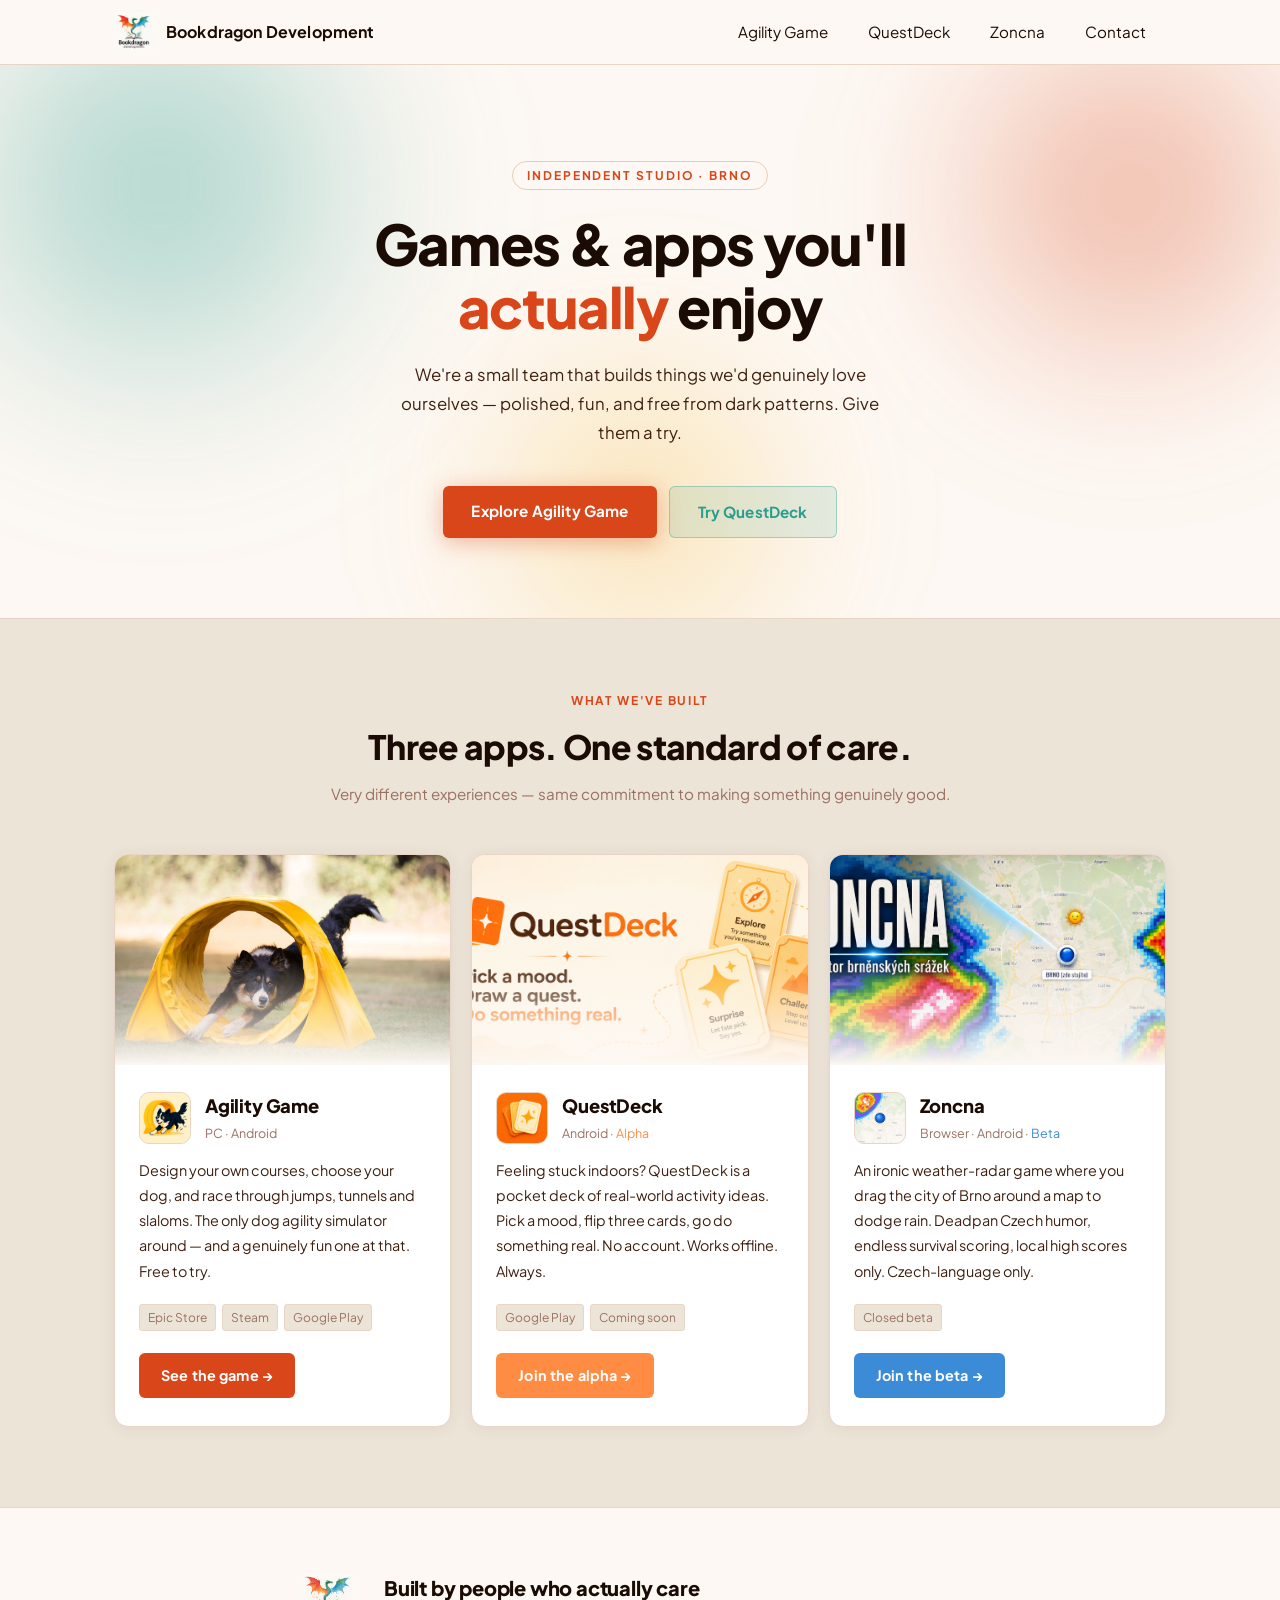
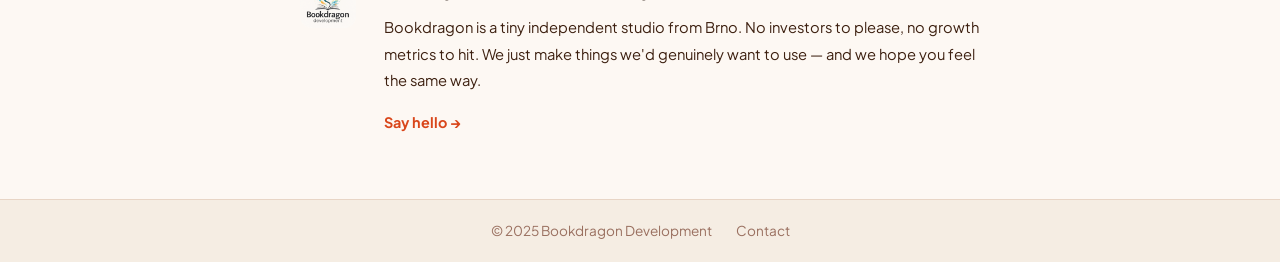
==== commit 4f2dc30d: "feat: add Zoncna product card to homepage" ====
--- a/index.html
+++ b/index.html
@@ -75,7 +75,7 @@
 <section class="sc-cd home-products" aria-label="Our apps">
   <div class="container">
     <p class="home-sec-label">What we've built</p>
-    <h2 class="home-sec-title">Two apps. One standard of care.</h2>
+    <h2 class="home-sec-title">Three apps. One standard of care.</h2>
     <p class="home-sec-sub">Very different experiences — same commitment to making something genuinely good.</p>
   </div>
 
@@ -126,6 +126,27 @@
       </div>
     </article>
 
+    <article class="hpcard">
+      <div class="hpcard__shot">
+        <img src="images/zoncna-FeaturedGraphic.png" alt="Zoncna — radar map of Brno with rain clouds closing in" loading="lazy" />
+        <div class="hpcard__shot-overlay"></div>
+      </div>
+      <div class="hpcard__body">
+        <div class="hpcard__header">
+          <img class="hpcard__icon" src="images/zoncna-icon.png" alt="Zoncna icon" width="52" height="52" />
+          <div>
+            <div class="hpcard__title">Zoncna</div>
+            <div class="hpcard__platform">Browser &middot; Android &middot; <span style="color:var(--accent-zn)">Beta</span></div>
+          </div>
+        </div>
+        <p class="hpcard__desc">An ironic weather-radar game where you drag the city of Brno around a map to dodge rain. Deadpan Czech humor, endless survival scoring, local high scores only. Czech-language only.</p>
+        <div class="hpcard__stores">
+          <span class="badge badge--alpha">Closed beta</span>
+        </div>
+        <a class="hpcard__cta hpcard__cta--zn" href="zoncna.html">Join the beta &rarr;</a>
+      </div>
+    </article>
+
   </div>
 </section>
 
--- a/style.css
+++ b/style.css
@@ -966,7 +966,7 @@
 
 .home-product-grid {
   display: grid;
-  grid-template-columns: 1fr 1fr;
+  grid-template-columns: repeat(3, 1fr);
   gap: 20px;
   max-width: var(--max-w);
   margin: 0 auto;
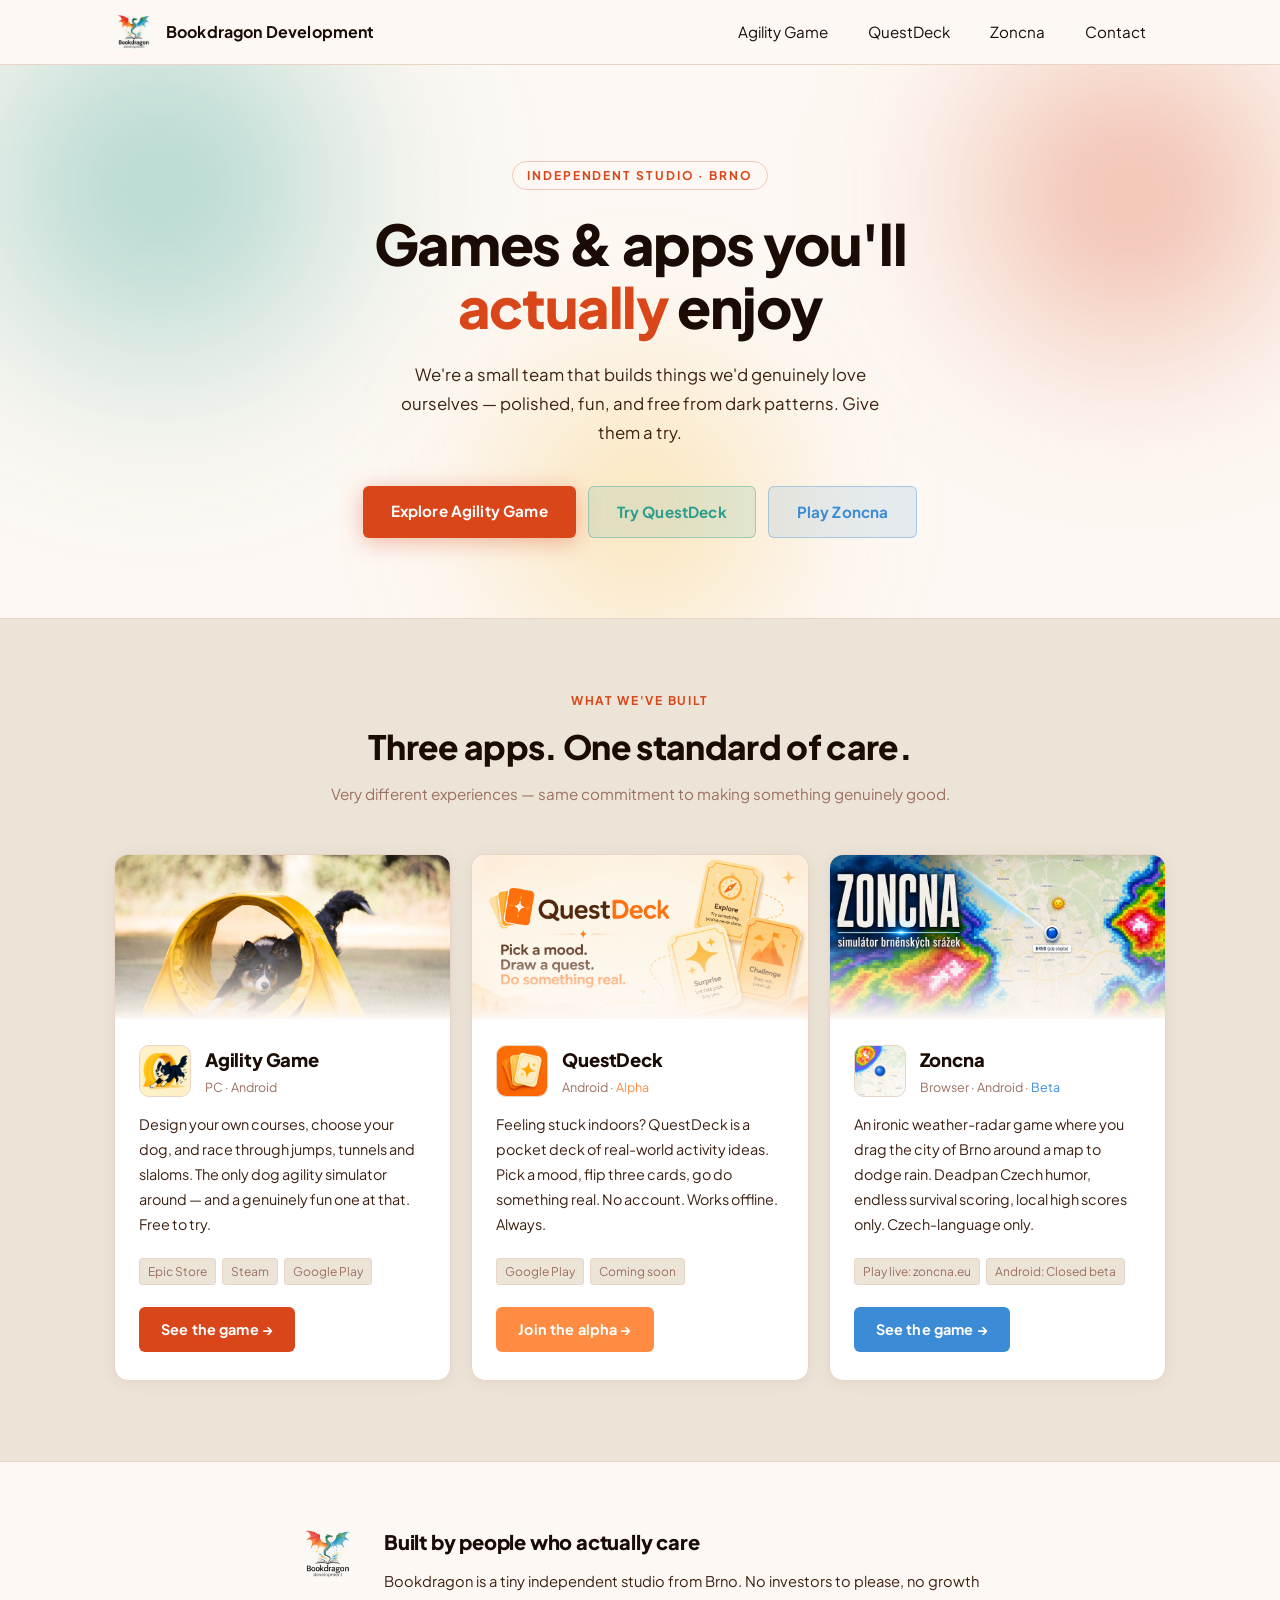
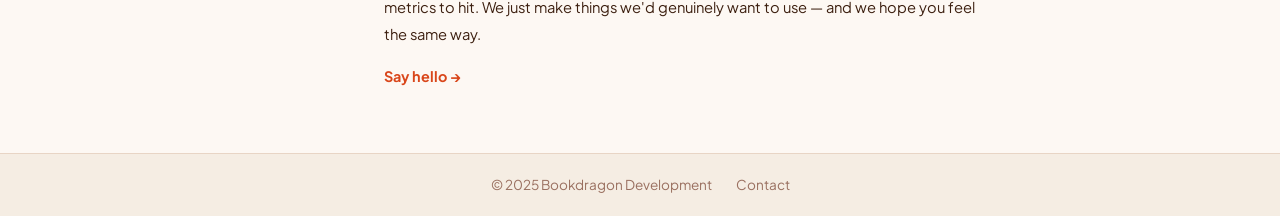
==== commit 12d8682d: "fix: update contact email, add Zoncna homepage CTA, fix card image cropping - Replace office@bookdra" ====
--- a/index.html
+++ b/index.html
@@ -22,7 +22,7 @@
     "@type": "Organization",
     "name": "Bookdragon Development",
     "url": "https://www.bookdragondev.com/",
-    "email": "office@bookdragondev.com",
+    "email": "bookdragondev@gmail.com",
     "description": "Independent game and app studio. Creators of Agility Game and QuestDeck."
   }
   </script>
@@ -67,6 +67,7 @@
     <div class="home-hero-v2__ctas">
       <a class="h-cta h-cta--game" href="agility-game.html">Explore Agility Game</a>
       <a class="h-cta h-cta--deck" href="questdeck.html">Try QuestDeck</a>
+      <a class="h-cta h-cta--zn" href="zoncna.html">Play Zoncna</a>
     </div>
   </div>
 </section>
@@ -127,7 +128,7 @@
     </article>
 
     <article class="hpcard">
-      <div class="hpcard__shot">
+      <div class="hpcard__shot hpcard__shot--fit">
         <img src="images/zoncna-FeaturedGraphic.png" alt="Zoncna — radar map of Brno with rain clouds closing in" loading="lazy" />
         <div class="hpcard__shot-overlay"></div>
       </div>
@@ -141,9 +142,10 @@
         </div>
         <p class="hpcard__desc">An ironic weather-radar game where you drag the city of Brno around a map to dodge rain. Deadpan Czech humor, endless survival scoring, local high scores only. Czech-language only.</p>
         <div class="hpcard__stores">
-          <span class="badge badge--alpha">Closed beta</span>
+          <a class="badge badge--link" href="https://www.zoncna.eu/" target="_blank" rel="noopener">Play live: zoncna.eu</a>
+          <a class="badge badge--link" href="https://forms.gle/8CmkTbt7TWKeRiad7" target="_blank" rel="noopener">Android: Closed beta</a>
         </div>
-        <a class="hpcard__cta hpcard__cta--zn" href="zoncna.html">Join the beta &rarr;</a>
+        <a class="hpcard__cta hpcard__cta--zn" href="zoncna.html">See the game &rarr;</a>
       </div>
     </article>
 
--- a/style.css
+++ b/style.css
@@ -895,6 +895,13 @@
 }
 .h-cta--deck:hover { background: rgba(255,255,255,0.13); }
 
+.h-cta--zn {
+  background: rgba(255,255,255,0.07);
+  color: var(--heading);
+  border: 1px solid rgba(255,255,255,0.16);
+}
+.h-cta--zn:hover { background: rgba(255,255,255,0.13); }
+
 /* floating orbs */
 .home-hero-v2__float {
   position: absolute;
@@ -989,7 +996,8 @@
 
 .hpcard__shot {
   width: 100%;
-  height: 210px;
+  height: auto;
+  aspect-ratio: 1024 / 500;
   overflow: hidden;
   background: var(--bg-dark2);
   position: relative;
@@ -1001,6 +1009,12 @@
   object-fit: cover;
   object-position: center top;
   transition: transform .4s ease;
+}
+
+/* Zoncna's featured graphic is already 1024x500 — match the box exactly
+   instead of cropping, since cover would cut off the game's title art. */
+.hpcard__shot--fit img {
+  object-fit: contain;
 }
 
 .hpcard:hover .hpcard__shot img { transform: scale(1.05); }
@@ -1155,7 +1169,6 @@
 @media (max-width: 480px) {
   .home-hero-v2__ctas { flex-direction: column; align-items: stretch; }
   .h-cta { text-align: center; }
-  .hpcard__shot { height: 170px; }
 }
 
 /* ===================================================
@@ -1251,6 +1264,15 @@
   color: var(--teal-h);
 }
 
+body.home .h-cta--zn {
+  background: rgba(59,139,214,0.12);
+  color: var(--accent-zn);
+  border: 1.5px solid rgba(59,139,214,0.36);
+}
+body.home .h-cta--zn:hover {
+  background: rgba(59,139,214,0.22);
+}
+
 /* ---- product cards ---- */
 body.home .hpcard {
   background: #fff;
@@ -1948,6 +1970,24 @@
   box-shadow: 0 8px 28px rgba(240,180,41,0.42);
 }
 
+.zn-hero__ctas {
+  display: flex;
+  gap: 12px;
+  flex-wrap: wrap;
+  margin-bottom: 14px;
+}
+
+.zn-hero__cta--secondary {
+  background: transparent;
+  color: var(--accent);
+  border: 1.5px solid var(--accent);
+  box-shadow: none;
+}
+.zn-hero__cta--secondary:hover {
+  background: rgba(240,180,41,0.10);
+  box-shadow: none;
+}
+
 .zn-hero__note {
   display: block;
   margin-top: 14px;
@@ -2114,6 +2154,11 @@
   color: rgba(17,23,42,0.78);
   font-size: 0.95rem;
   margin-bottom: 28px;
+}
+.zn-cta__text a {
+  color: var(--bg-dark);
+  font-weight: 700;
+  text-decoration: underline;
 }
 
 .zn-cta__btn {
@@ -2165,4 +2210,6 @@
   .zn-cta { padding: 56px 16px; }
   .zn-cta__btn { display: block; text-align: center; }
   .zn-hero__sub { max-width: 100%; }
-}
+  .zn-hero__ctas { flex-direction: column; align-items: stretch; }
+  .zn-hero__ctas .zn-hero__cta { text-align: center; }
+}
